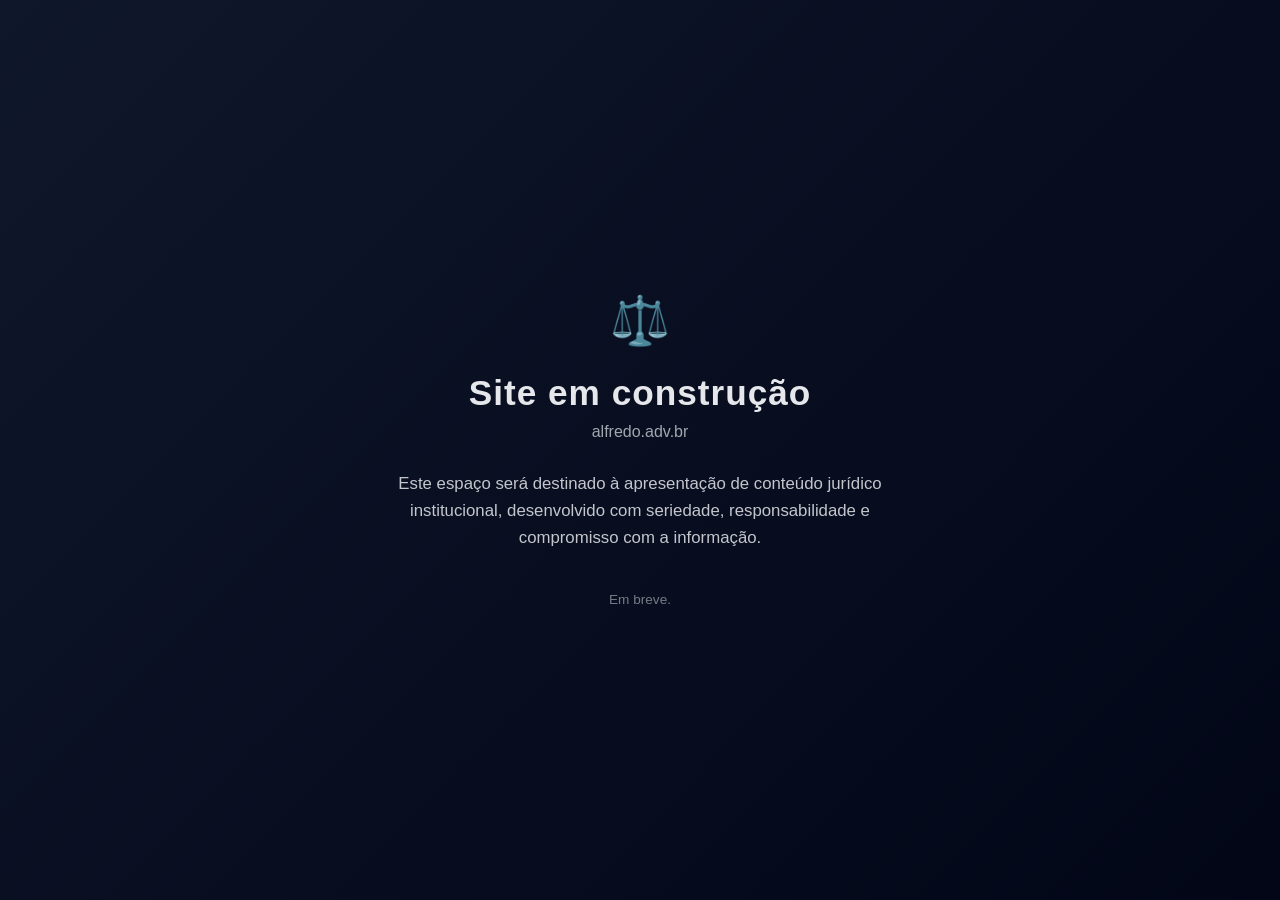
==== index.html @ 2a70c7ce "Add files via upload" ====
<!DOCTYPE html>
<html lang="pt-BR">
<head>
  <meta charset="UTF-8">
  <title>Em construção | alfredo.adv.br</title>
  <meta name="viewport" content="width=device-width, initial-scale=1.0">
  <style>
    body {
      margin: 0;
      height: 100vh;
      font-family: "Segoe UI", Arial, sans-serif;
      background: linear-gradient(135deg, #0f172a, #020617);
      color: #e5e7eb;
      display: flex;
      align-items: center;
      justify-content: center;
    }
    .container {
      text-align: center;
      max-width: 500px;
      padding: 40px;
    }
    .icon {
      font-size: 48px;
      margin-bottom: 20px;
    }
    h1 {
      font-size: 2.2em;
      margin-bottom: 10px;
      font-weight: 600;
      letter-spacing: 1px;
    }
    .domain {
      font-size: 1em;
      opacity: 0.7;
      margin-bottom: 30px;
    }
    p {
      font-size: 1.05em;
      line-height: 1.6;
      opacity: 0.85;
    }
    footer {
      margin-top: 40px;
      font-size: 0.85em;
      opacity: 0.5;
    }
  </style>
</head>
<body>
  <div class="container">
    <div class="icon">⚖️</div>
    <h1>Site em construção</h1>
    <div class="domain">alfredo.adv.br</div>
    <p>
      Este espaço será destinado à apresentação de conteúdo jurídico
      institucional, desenvolvido com seriedade, responsabilidade e
      compromisso com a informação.
    </p>
    <footer>
      Em breve.
    </footer>
  </div>
</body>
</html>
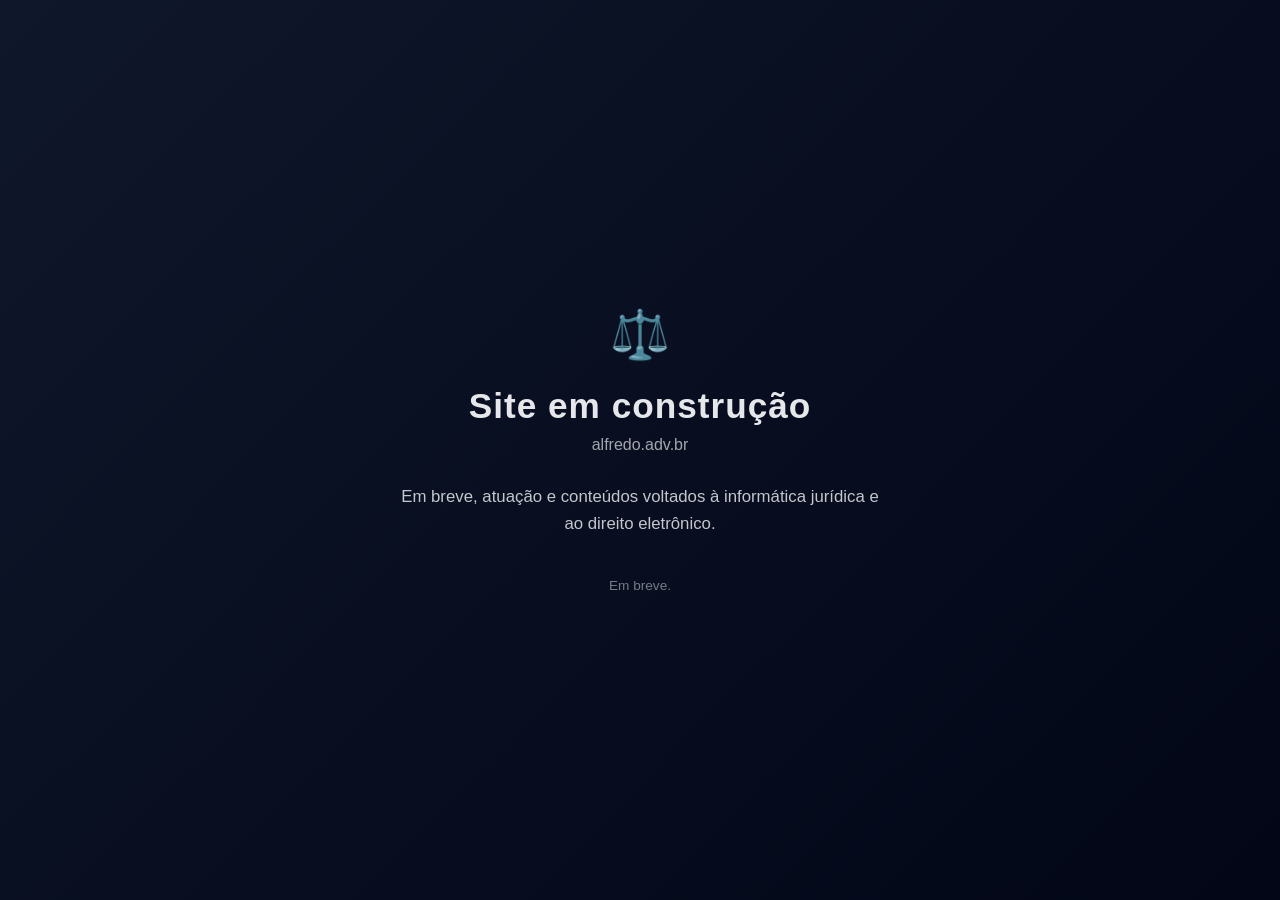
==== commit 15a02c11: "Update index.html" ====
--- a/index.html
+++ b/index.html
@@ -53,9 +53,8 @@
     <h1>Site em construção</h1>
     <div class="domain">alfredo.adv.br</div>
     <p>
-      Este espaço será destinado à apresentação de conteúdo jurídico
-      institucional, desenvolvido com seriedade, responsabilidade e
-      compromisso com a informação.
+      Em breve, atuação e conteúdos voltados 
+      à informática jurídica e ao direito eletrônico.
     </p>
     <footer>
       Em breve.
@@ -63,3 +62,4 @@
   </div>
 </body>
 </html>
+
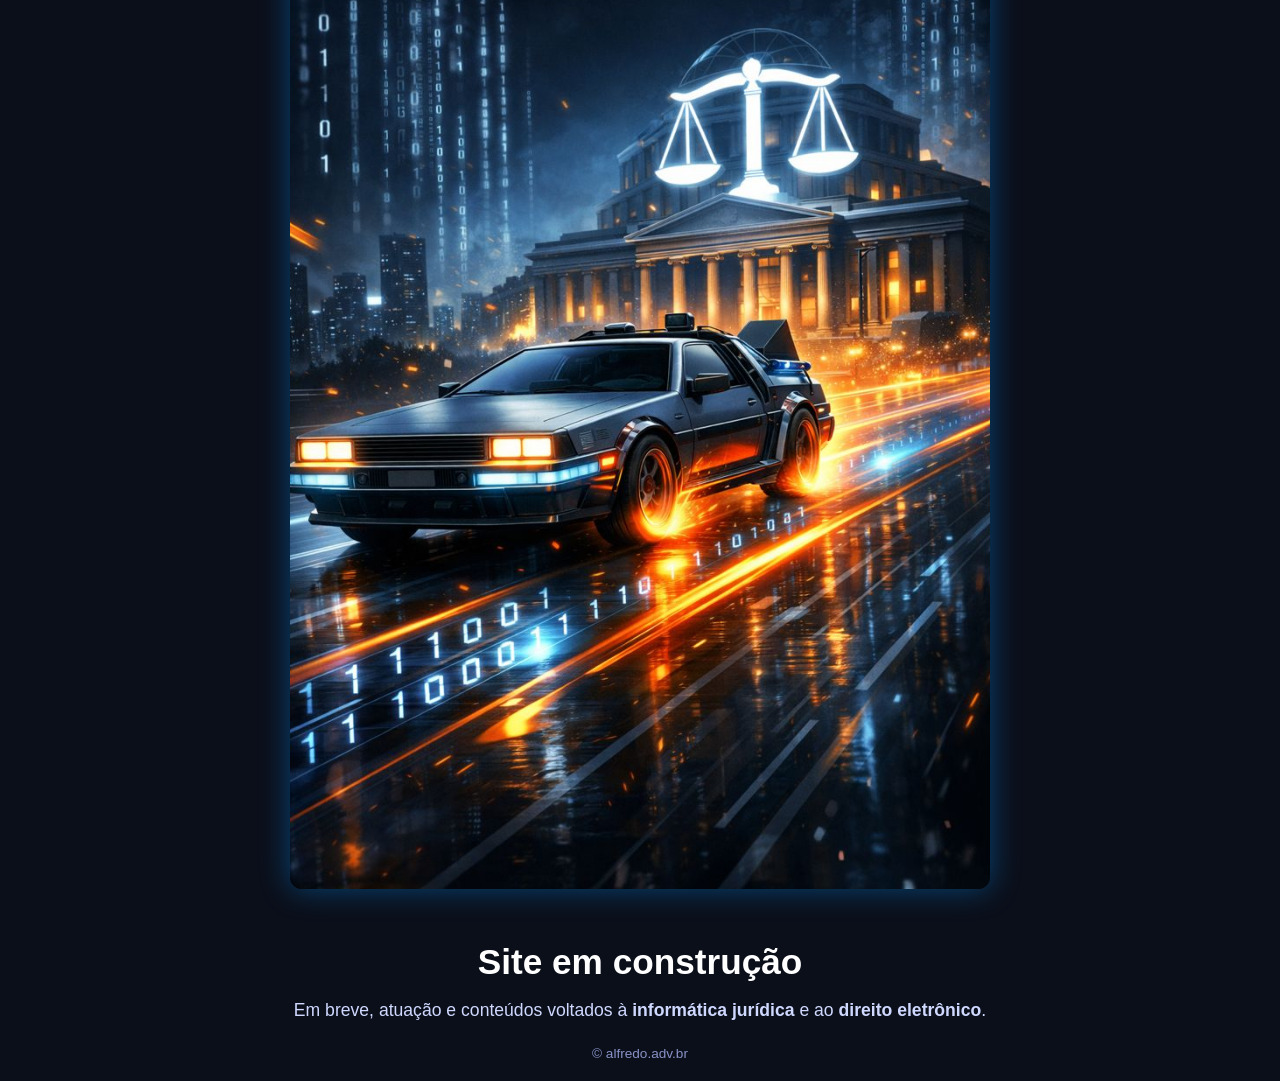
==== commit 4a881d95: "Update index.html" ====
--- a/index.html
+++ b/index.html
@@ -1,65 +1,69 @@
 <!DOCTYPE html>
 <html lang="pt-BR">
 <head>
-  <meta charset="UTF-8">
-  <title>Em construção | alfredo.adv.br</title>
-  <meta name="viewport" content="width=device-width, initial-scale=1.0">
-  <style>
-    body {
-      margin: 0;
-      height: 100vh;
-      font-family: "Segoe UI", Arial, sans-serif;
-      background: linear-gradient(135deg, #0f172a, #020617);
-      color: #e5e7eb;
-      display: flex;
-      align-items: center;
-      justify-content: center;
-    }
-    .container {
-      text-align: center;
-      max-width: 500px;
-      padding: 40px;
-    }
-    .icon {
-      font-size: 48px;
-      margin-bottom: 20px;
-    }
-    h1 {
-      font-size: 2.2em;
-      margin-bottom: 10px;
-      font-weight: 600;
-      letter-spacing: 1px;
-    }
-    .domain {
-      font-size: 1em;
-      opacity: 0.7;
-      margin-bottom: 30px;
-    }
-    p {
-      font-size: 1.05em;
-      line-height: 1.6;
-      opacity: 0.85;
-    }
-    footer {
-      margin-top: 40px;
-      font-size: 0.85em;
-      opacity: 0.5;
-    }
-  </style>
+    <meta charset="UTF-8">
+    <title>alfredo.adv.br</title>
+    <meta name="viewport" content="width=device-width, initial-scale=1.0">
+
+    <style>
+        body {
+            margin: 0;
+            font-family: Arial, Helvetica, sans-serif;
+            background: #0b0f1a;
+            color: #ffffff;
+            display: flex;
+            align-items: center;
+            justify-content: center;
+            height: 100vh;
+        }
+
+        .container {
+            text-align: center;
+            max-width: 700px;
+            padding: 20px;
+        }
+
+        img {
+            max-width: 100%;
+            border-radius: 12px;
+            box-shadow: 0 0 30px rgba(0, 150, 255, 0.4);
+            margin-bottom: 25px;
+        }
+
+        h1 {
+            font-size: 2.2em;
+            margin-bottom: 10px;
+        }
+
+        p {
+            font-size: 1.1em;
+            color: #cfd8ff;
+        }
+
+        footer {
+            margin-top: 25px;
+            font-size: 0.85em;
+            color: #8892c6;
+        }
+    </style>
 </head>
 <body>
-  <div class="container">
-    <div class="icon">⚖️</div>
-    <h1>Site em construção</h1>
-    <div class="domain">alfredo.adv.br</div>
-    <p>
-      Em breve, atuação e conteúdos voltados 
-      à informática jurídica e ao direito eletrônico.
-    </p>
-    <footer>
-      Em breve.
-    </footer>
-  </div>
+
+    <div class="container">
+        <img src="futuro-juridico.png" alt="Informática Jurídica e Direito Eletrônico">
+
+        <h1>Site em construção</h1>
+
+        <p>
+            Em breve, atuação e conteúdos voltados à <strong>informática jurídica</strong>  
+            e ao <strong>direito eletrônico</strong>.
+        </p>
+
+        <footer>
+            © alfredo.adv.br
+        </footer>
+    </div>
+
 </body>
 </html>
 
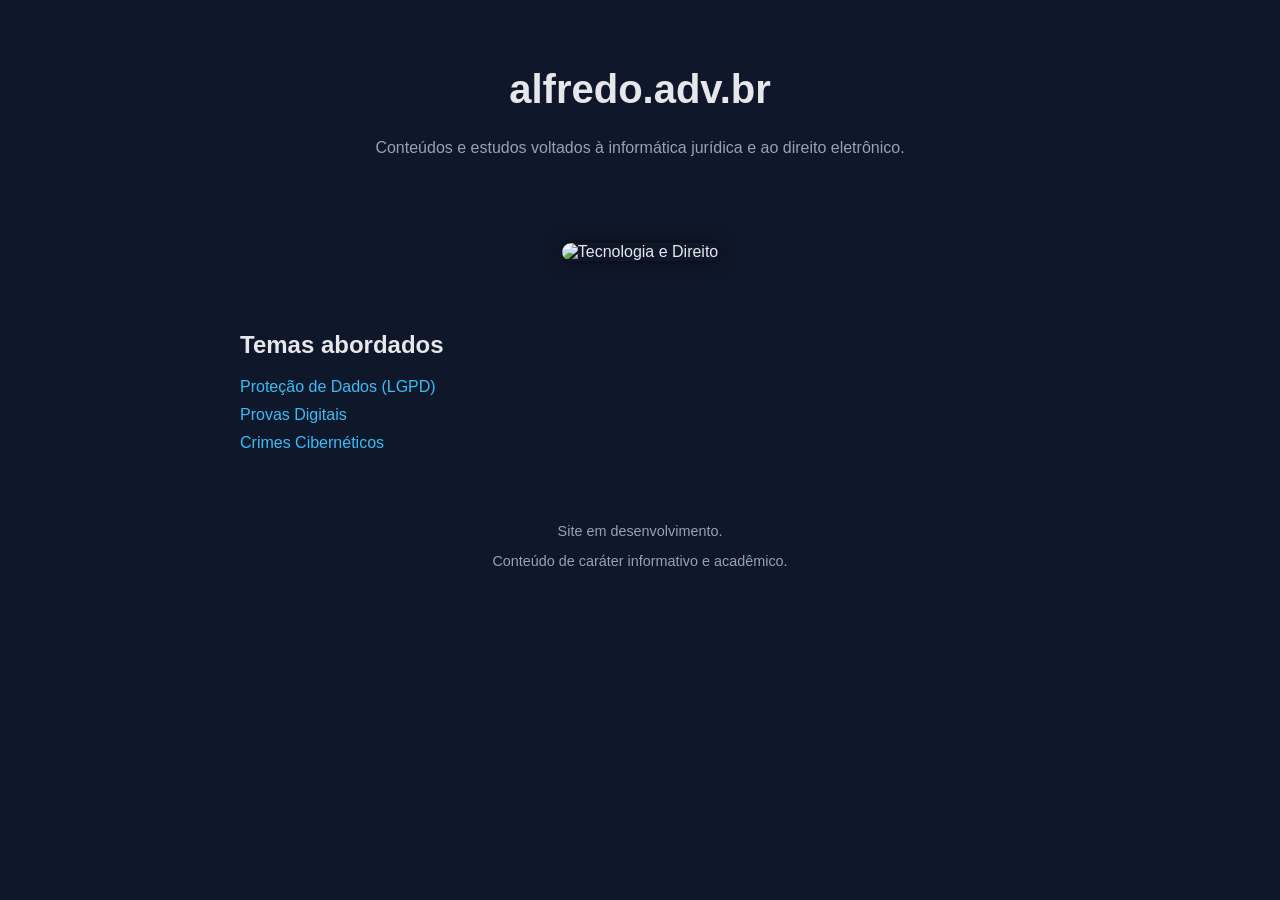
==== commit e2a92d49: "Add files via upload" ====
--- a/index.html
+++ b/index.html
@@ -1,69 +1,36 @@
 <!DOCTYPE html>
 <html lang="pt-BR">
 <head>
-    <meta charset="UTF-8">
-    <title>alfredo.adv.br</title>
-    <meta name="viewport" content="width=device-width, initial-scale=1.0">
-
-    <style>
-        body {
-            margin: 0;
-            font-family: Arial, Helvetica, sans-serif;
-            background: #0b0f1a;
-            color: #ffffff;
-            display: flex;
-            align-items: center;
-            justify-content: center;
-            height: 100vh;
-        }
-
-        .container {
-            text-align: center;
-            max-width: 700px;
-            padding: 20px;
-        }
-
-        img {
-            max-width: 100%;
-            border-radius: 12px;
-            box-shadow: 0 0 30px rgba(0, 150, 255, 0.4);
-            margin-bottom: 25px;
-        }
-
-        h1 {
-            font-size: 2.2em;
-            margin-bottom: 10px;
-        }
-
-        p {
-            font-size: 1.1em;
-            color: #cfd8ff;
-        }
-
-        footer {
-            margin-top: 25px;
-            font-size: 0.85em;
-            color: #8892c6;
-        }
-    </style>
+  <meta charset="UTF-8">
+  <title>alfredo.adv.br</title>
+  <link rel="stylesheet" href="style.css">
 </head>
 <body>
 
-    <div class="container">
-        <img src="futuro-juridico.png" alt="Informática Jurídica e Direito Eletrônico">
+<header>
+  <h1>alfredo.adv.br</h1>
+  <p class="subtitle">
+    Conteúdos e estudos voltados à informática jurídica e ao direito eletrônico.
+  </p>
+</header>
 
-        <h1>Site em construção</h1>
+<section class="hero">
+  <img src="images/civic-tech-juridico.png" alt="Tecnologia e Direito">
+</section>
 
-        <p>
-            Em breve, atuação e conteúdos voltados à <strong>informática jurídica</strong>  
-            e ao <strong>direito eletrônico</strong>.
-        </p>
+<section class="content">
+  <h2>Temas abordados</h2>
+  <ul>
+    <li><a href="lgpd.html">Proteção de Dados (LGPD)</a></li>
+    <li><a href="provas-digitais.html">Provas Digitais</a></li>
+    <li><a href="crimes-ciberneticos.html">Crimes Cibernéticos</a></li>
+  </ul>
+</section>
 
-        <footer>
-            © alfredo.adv.br
-        </footer>
-    </div>
+<footer>
+  <p>Site em desenvolvimento.</p>
+  <p>Conteúdo de caráter informativo e acadêmico.</p>
+</footer>
 
 </body>
 </html>
-
--- a/style.css
+++ b/style.css
@@ -0,0 +1,62 @@
+body {
+  font-family: Arial, Helvetica, sans-serif;
+  background-color: #0f172a;
+  color: #e5e7eb;
+  margin: 0;
+  padding: 0;
+}
+
+header {
+  text-align: center;
+  padding: 40px 20px;
+}
+
+h1 {
+  font-size: 2.5em;
+}
+
+.subtitle {
+  color: #94a3b8;
+}
+
+.hero {
+  text-align: center;
+  margin: 30px 0;
+}
+
+.hero img {
+  max-width: 90%;
+  border-radius: 12px;
+  box-shadow: 0 0 20px rgba(0,0,0,0.6);
+}
+
+.content {
+  max-width: 800px;
+  margin: auto;
+  padding: 20px;
+}
+
+ul {
+  list-style: none;
+  padding: 0;
+}
+
+li {
+  margin: 10px 0;
+}
+
+a {
+  color: #38bdf8;
+  text-decoration: none;
+}
+
+a:hover {
+  text-decoration: underline;
+}
+
+footer {
+  text-align: center;
+  padding: 20px;
+  font-size: 0.9em;
+  color: #94a3b8;
+}
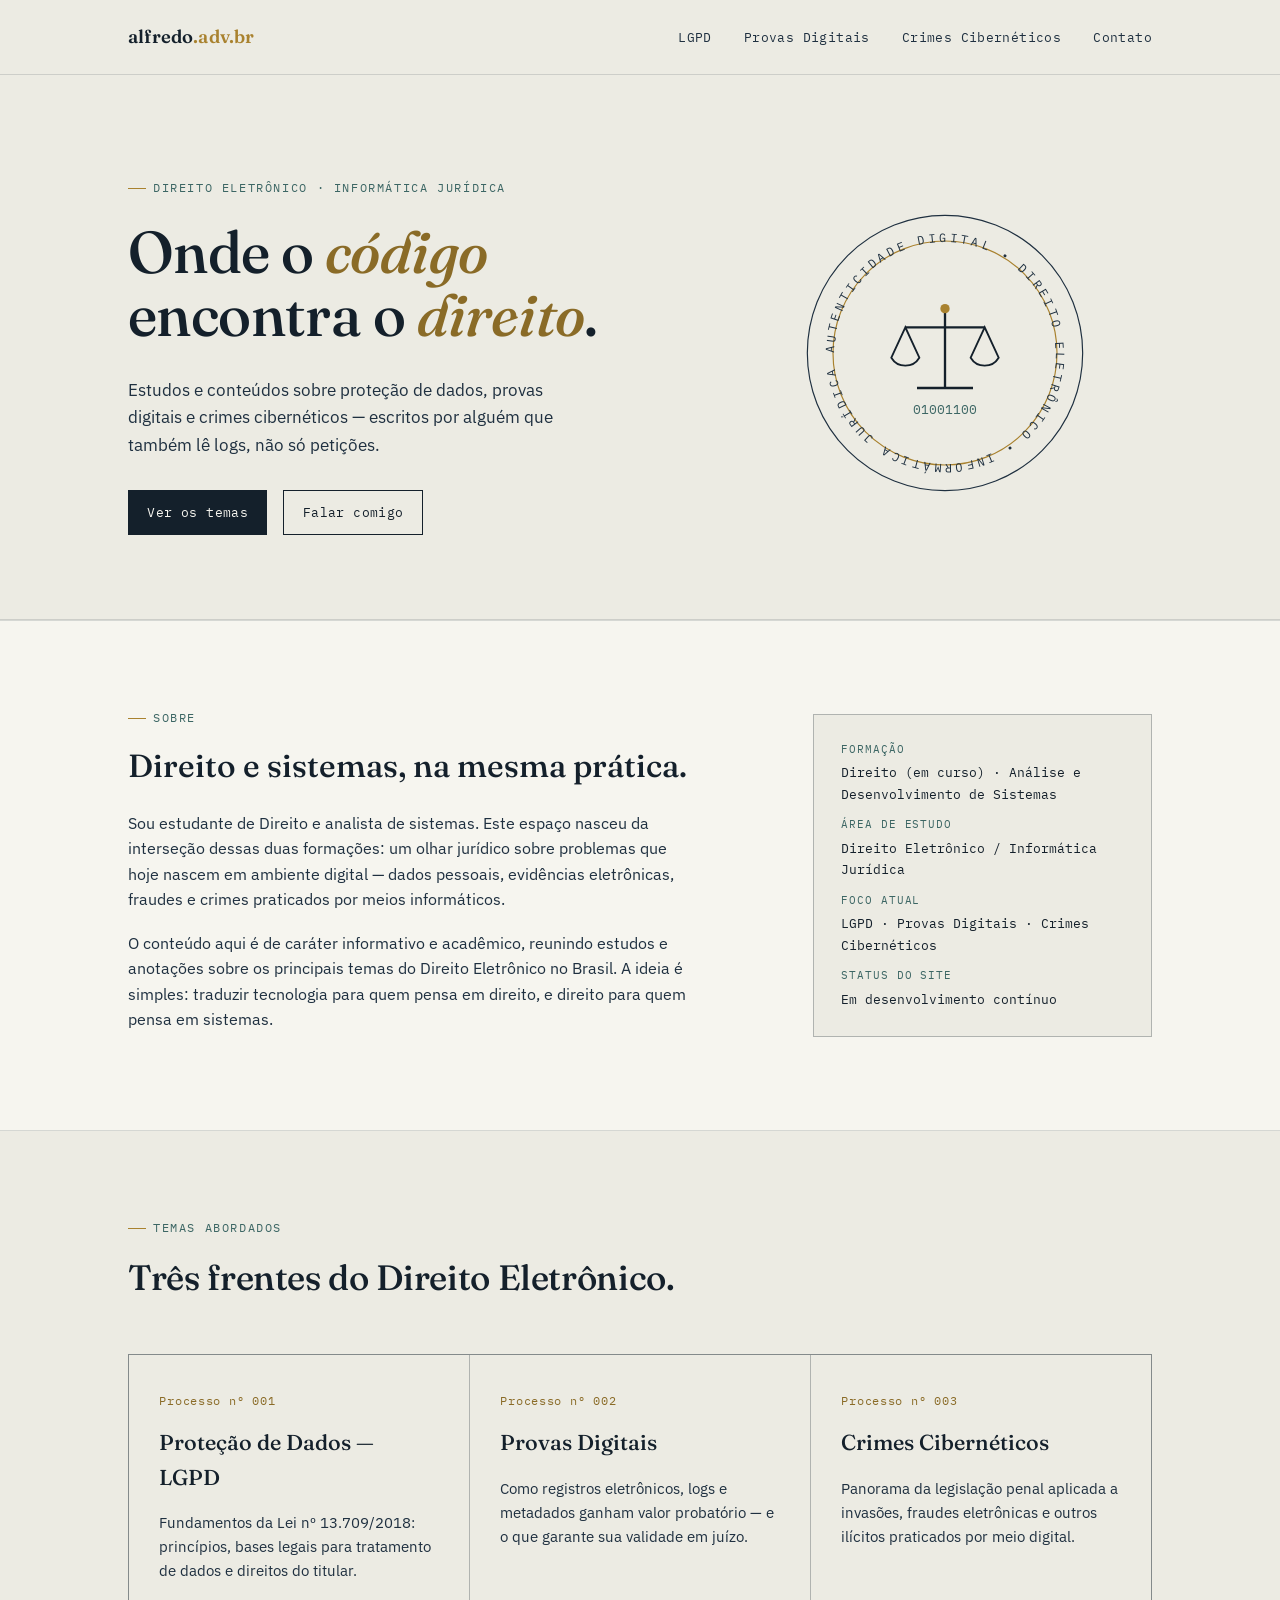
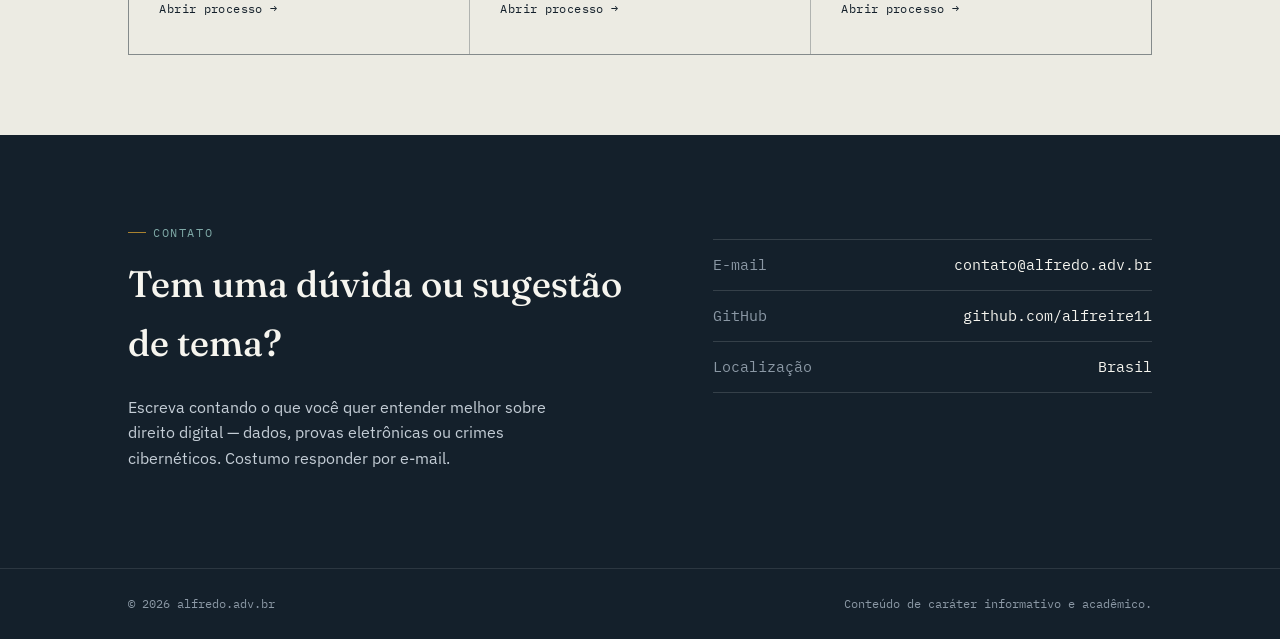
==== commit f3879645: "Add files via upload Novo site" ====
--- a/index.html
+++ b/index.html
@@ -1,36 +1,137 @@
-<!DOCTYPE html>
-<html lang="pt-BR">
-<head>
-  <meta charset="UTF-8">
-  <title>alfredo.adv.br</title>
-  <link rel="stylesheet" href="style.css">
-</head>
-<body>
-
-<header>
-  <h1>alfredo.adv.br</h1>
-  <p class="subtitle">
-    Conteúdos e estudos voltados à informática jurídica e ao direito eletrônico.
-  </p>
-</header>
-
-<section class="hero">
-  <img src="images/civic-tech-juridico.png" alt="Tecnologia e Direito">
-</section>
-
-<section class="content">
-  <h2>Temas abordados</h2>
-  <ul>
-    <li><a href="lgpd.html">Proteção de Dados (LGPD)</a></li>
-    <li><a href="provas-digitais.html">Provas Digitais</a></li>
-    <li><a href="crimes-ciberneticos.html">Crimes Cibernéticos</a></li>
-  </ul>
-</section>
-
-<footer>
-  <p>Site em desenvolvimento.</p>
-  <p>Conteúdo de caráter informativo e acadêmico.</p>
-</footer>
-
-</body>
-</html>
+<!DOCTYPE html>
+<html lang="pt-BR">
+<head>
+<meta charset="UTF-8">
+<meta name="viewport" content="width=device-width, initial-scale=1.0">
+<title>alfredo.adv.br — Direito Eletrônico &amp; Informática Jurídica</title>
+<meta name="description" content="Estudos e conteúdos sobre Direito Eletrônico e Informática Jurídica: LGPD, provas digitais e crimes cibernéticos.">
+<link rel="stylesheet" href="style.css">
+</head>
+<body>
+
+<nav class="site-nav">
+  <div class="wrap">
+    <a href="index.html" class="brand">alfredo<span>.adv.br</span></a>
+    <ul class="nav-links">
+      <li><a href="lgpd.html">LGPD</a></li>
+      <li><a href="provas-digitais.html">Provas Digitais</a></li>
+      <li><a href="crimes-ciberneticos.html">Crimes Cibernéticos</a></li>
+      <li><a href="#contato">Contato</a></li>
+    </ul>
+  </div>
+</nav>
+
+<header class="hero">
+  <div class="wrap">
+    <div>
+      <span class="eyebrow">Direito Eletrônico · Informática Jurídica</span>
+      <h1>Onde o <em>código</em><br>encontra o <em>direito</em>.</h1>
+      <p class="lede">Estudos e conteúdos sobre proteção de dados, provas digitais e crimes cibernéticos — escritos por alguém que também lê logs, não só petições.</p>
+      <div class="hero-actions">
+        <a href="#areas" class="btn primary">Ver os temas</a>
+        <a href="#contato" class="btn">Falar comigo</a>
+      </div>
+    </div>
+    <div class="seal-holder">
+      <svg class="seal" viewBox="0 0 240 240" xmlns="http://www.w3.org/2000/svg" role="img" aria-label="Selo de autenticidade digital">
+        <defs>
+          <path id="ring" d="M 120,120 m -95,0 a 95,95 0 1,1 190,0 a 95,95 0 1,1 -190,0"/>
+        </defs>
+        <circle cx="120" cy="120" r="118" fill="none" stroke="#1F3040" stroke-width="1"/>
+        <circle cx="120" cy="120" r="96" fill="none" stroke="#A9822F" stroke-width="1"/>
+        <text font-family="IBM Plex Mono, monospace" font-size="10.3" letter-spacing="3" fill="#1F3040">
+          <textPath href="#ring" startOffset="0%">
+            AUTENTICIDADE DIGITAL • DIREITO ELETRÔNICO • INFORMÁTICA JURÍDICA •
+          </textPath>
+        </text>
+        <g class="seal-mark" transform="translate(120,120)">
+          <line x1="0" y1="-38" x2="0" y2="30" stroke="#14202B" stroke-width="2"/>
+          <line x1="-34" y1="-22" x2="34" y2="-22" stroke="#14202B" stroke-width="2"/>
+          <path d="M -34,-22 L -46,4 A 14,14 0 0 0 -22,4 Z" fill="none" stroke="#14202B" stroke-width="1.6"/>
+          <path d="M 34,-22 L 22,4 A 14,14 0 0 0 46,4 Z" fill="none" stroke="#14202B" stroke-width="1.6"/>
+          <line x1="-24" y1="30" x2="24" y2="30" stroke="#14202B" stroke-width="2"/>
+          <circle cx="0" cy="-38" r="4" fill="#A9822F"/>
+          <text x="0" y="52" text-anchor="middle" font-family="IBM Plex Mono, monospace" font-size="11" fill="#3C6664">01001100</text>
+        </g>
+      </svg>
+    </div>
+  </div>
+</header>
+
+<section class="about">
+  <div class="wrap">
+    <div>
+      <span class="eyebrow">Sobre</span>
+      <h2 style="font-family:var(--display); font-weight:500; font-size:clamp(1.5rem,2.6vw,2rem); margin:.4em 0 .6em;">Direito e sistemas, na mesma prática.</h2>
+      <p>Sou estudante de Direito e analista de sistemas. Este espaço nasceu da interseção dessas duas formações: um olhar jurídico sobre problemas que hoje nascem em ambiente digital — dados pessoais, evidências eletrônicas, fraudes e crimes praticados por meios informáticos.</p>
+      <p>O conteúdo aqui é de caráter informativo e acadêmico, reunindo estudos e anotações sobre os principais temas do Direito Eletrônico no Brasil. A ideia é simples: traduzir tecnologia para quem pensa em direito, e direito para quem pensa em sistemas.</p>
+    </div>
+    <dl class="ficha">
+      <dt>Formação</dt>
+      <dd>Direito (em curso) · Análise e Desenvolvimento de Sistemas</dd>
+      <dt>Área de estudo</dt>
+      <dd>Direito Eletrônico / Informática Jurídica</dd>
+      <dt>Foco atual</dt>
+      <dd>LGPD · Provas Digitais · Crimes Cibernéticos</dd>
+      <dt>Status do site</dt>
+      <dd>Em desenvolvimento contínuo</dd>
+    </dl>
+  </div>
+</section>
+
+<section id="areas">
+  <div class="wrap">
+    <div class="section-head">
+      <span class="eyebrow">Temas abordados</span>
+      <h2>Três frentes do Direito Eletrônico.</h2>
+    </div>
+  </div>
+  <div class="wrap" style="padding:0 28px 0;">
+    <div class="areas-grid">
+      <a class="area-card" href="lgpd.html">
+        <span class="idx">Processo nº 001</span>
+        <h3>Proteção de Dados — LGPD</h3>
+        <p>Fundamentos da Lei nº 13.709/2018: princípios, bases legais para tratamento de dados e direitos do titular.</p>
+        <span class="go">Abrir processo →</span>
+      </a>
+      <a class="area-card" href="provas-digitais.html">
+        <span class="idx">Processo nº 002</span>
+        <h3>Provas Digitais</h3>
+        <p>Como registros eletrônicos, logs e metadados ganham valor probatório — e o que garante sua validade em juízo.</p>
+        <span class="go">Abrir processo →</span>
+      </a>
+      <a class="area-card" href="crimes-ciberneticos.html">
+        <span class="idx">Processo nº 003</span>
+        <h3>Crimes Cibernéticos</h3>
+        <p>Panorama da legislação penal aplicada a invasões, fraudes eletrônicas e outros ilícitos praticados por meio digital.</p>
+        <span class="go">Abrir processo →</span>
+      </a>
+    </div>
+  </div>
+</section>
+
+<section class="contact" id="contato">
+  <div class="wrap">
+    <div>
+      <span class="eyebrow">Contato</span>
+      <h2>Tem uma dúvida ou sugestão de tema?</h2>
+      <p>Escreva contando o que você quer entender melhor sobre direito digital — dados, provas eletrônicas ou crimes cibernéticos. Costumo responder por e-mail.</p>
+    </div>
+    <ul class="contact-list">
+      <li><span class="label">E-mail</span> <a href="mailto:contato@alfredo.adv.br">contato@alfredo.adv.br</a></li>
+      <li><span class="label">GitHub</span> <a href="https://github.com/alfreire11" target="_blank" rel="noopener">github.com/alfreire11</a></li>
+      <li><span class="label">Localização</span> <span>Brasil</span></li>
+    </ul>
+  </div>
+</section>
+
+<footer class="site-footer">
+  <div class="wrap">
+    <span>© <span id="year"></span> alfredo.adv.br</span>
+    <span>Conteúdo de caráter informativo e acadêmico.</span>
+  </div>
+</footer>
+
+<script>document.getElementById('year').textContent = new Date().getFullYear();</script>
+</body>
+</html>
--- a/style.css
+++ b/style.css
@@ -1,62 +1,405 @@
-body {
-  font-family: Arial, Helvetica, sans-serif;
-  background-color: #0f172a;
-  color: #e5e7eb;
-  margin: 0;
-  padding: 0;
-}
-
-header {
-  text-align: center;
-  padding: 40px 20px;
-}
-
-h1 {
-  font-size: 2.5em;
-}
-
-.subtitle {
-  color: #94a3b8;
-}
-
-.hero {
-  text-align: center;
-  margin: 30px 0;
-}
-
-.hero img {
-  max-width: 90%;
-  border-radius: 12px;
-  box-shadow: 0 0 20px rgba(0,0,0,0.6);
-}
-
-.content {
-  max-width: 800px;
-  margin: auto;
-  padding: 20px;
-}
-
-ul {
-  list-style: none;
-  padding: 0;
-}
-
-li {
-  margin: 10px 0;
-}
-
-a {
-  color: #38bdf8;
-  text-decoration: none;
-}
-
-a:hover {
-  text-decoration: underline;
-}
-
-footer {
-  text-align: center;
-  padding: 20px;
-  font-size: 0.9em;
-  color: #94a3b8;
-}
+/* ============================================================
+   alfredo.adv.br — Direito Eletrônico & Informática Jurídica
+   ============================================================ */
+
+@import url('https://fonts.googleapis.com/css2?family=Fraunces:ital,opsz,wght@0,9..144,400;0,9..144,500;0,9..144,600;1,9..144,500&family=IBM+Plex+Sans:wght@400;500;600&family=IBM+Plex+Mono:wght@400;500&display=swap');
+
+:root{
+  --ink:        #14202B;
+  --ink-2:      #1F3040;
+  --paper:      #ECEBE3;
+  --paper-2:    #DFDDD2;
+  --paper-3:    #F6F5EF;
+  --brass:      #A9822F;
+  --brass-dim:  #8A6B27;
+  --teal:       #3C6664;
+  --line:       rgba(20,32,43,.14);
+  --line-2:     rgba(20,32,43,.28);
+
+  --display: 'Fraunces', serif;
+  --body:    'IBM Plex Sans', sans-serif;
+  --mono:    'IBM Plex Mono', monospace;
+}
+
+*{ box-sizing:border-box; }
+html{ scroll-behavior:smooth; }
+body{
+  margin:0;
+  background:var(--paper);
+  color:var(--ink);
+  font-family:var(--body);
+  font-size:16px;
+  line-height:1.6;
+  -webkit-font-smoothing:antialiased;
+}
+img{ max-width:100%; display:block; }
+a{ color:inherit; }
+
+::selection{ background:var(--brass); color:var(--paper-3); }
+
+:focus-visible{
+  outline:2px solid var(--brass);
+  outline-offset:3px;
+}
+
+.wrap{
+  max-width:1080px;
+  margin:0 auto;
+  padding:0 28px;
+}
+
+/* ---------- eyebrow / mono labels ---------- */
+.eyebrow{
+  font-family:var(--mono);
+  font-size:.72rem;
+  letter-spacing:.14em;
+  text-transform:uppercase;
+  color:var(--teal);
+  display:inline-flex;
+  align-items:center;
+  gap:.6em;
+}
+.eyebrow::before{
+  content:"";
+  width:18px; height:1px;
+  background:var(--brass);
+  display:inline-block;
+}
+
+/* ---------- nav ---------- */
+.site-nav{
+  border-bottom:1px solid var(--line);
+  background:var(--paper);
+  position:sticky; top:0; z-index:20;
+}
+.site-nav .wrap{
+  display:flex;
+  align-items:center;
+  justify-content:space-between;
+  height:74px;
+}
+.brand{
+  font-family:var(--display);
+  font-weight:600;
+  font-size:1.15rem;
+  letter-spacing:.01em;
+  text-decoration:none;
+}
+.brand span{ color:var(--brass); }
+.nav-links{
+  display:flex;
+  gap:2rem;
+  list-style:none;
+  margin:0; padding:0;
+  font-family:var(--mono);
+  font-size:.82rem;
+  letter-spacing:.03em;
+}
+.nav-links a{
+  text-decoration:none;
+  color:var(--ink-2);
+  position:relative;
+  padding-bottom:4px;
+}
+.nav-links a:hover{ color:var(--ink); }
+.nav-links a.active{ color:var(--ink); }
+.nav-links a.active::after{
+  content:"";
+  position:absolute; left:0; right:0; bottom:-6px;
+  height:2px; background:var(--brass);
+}
+.nav-toggle{ display:none; }
+
+/* ---------- hero ---------- */
+.hero{
+  padding:96px 0 84px;
+  position:relative;
+  overflow:hidden;
+  border-bottom:1px solid var(--line);
+}
+.hero .wrap{
+  display:grid;
+  grid-template-columns:1.15fr .85fr;
+  gap:48px;
+  align-items:center;
+}
+.hero h1{
+  font-family:var(--display);
+  font-weight:500;
+  font-size:clamp(2.3rem, 4.6vw, 3.7rem);
+  line-height:1.06;
+  margin:.4em 0 .5em;
+  letter-spacing:-.01em;
+}
+.hero h1 em{
+  font-style:italic;
+  color:var(--brass-dim);
+  font-weight:500;
+}
+.hero p.lede{
+  font-size:1.08rem;
+  color:var(--ink-2);
+  max-width:46ch;
+  margin:0 0 1.8em;
+}
+.hero-actions{
+  display:flex;
+  gap:1rem;
+  flex-wrap:wrap;
+}
+
+/* buttons */
+.btn{
+  display:inline-flex;
+  align-items:center;
+  gap:.5em;
+  font-family:var(--mono);
+  font-size:.82rem;
+  letter-spacing:.03em;
+  text-decoration:none;
+  padding:.85em 1.4em;
+  border:1px solid var(--ink);
+  color:var(--ink);
+  background:transparent;
+  transition:background .18s ease, color .18s ease, border-color .18s ease;
+}
+.btn:hover{ background:var(--ink); color:var(--paper-3); }
+.btn.primary{
+  background:var(--ink);
+  color:var(--paper-3);
+}
+.btn.primary:hover{
+  background:var(--brass-dim);
+  border-color:var(--brass-dim);
+}
+
+/* ---------- seal (signature element) ---------- */
+.seal-holder{
+  display:flex;
+  justify-content:center;
+  align-items:center;
+}
+.seal{
+  width:min(280px, 80%);
+  height:auto;
+  animation:spin 38s linear infinite;
+}
+.seal .seal-mark{ animation:none; }
+@keyframes spin{ to{ transform:rotate(360deg); } }
+@media (prefers-reduced-motion: reduce){
+  .seal{ animation:none; }
+}
+
+/* ---------- sections ---------- */
+section{ padding:80px 0; }
+.section-head{
+  max-width:60ch;
+  margin-bottom:3rem;
+}
+.section-head h2{
+  font-family:var(--display);
+  font-weight:500;
+  font-size:clamp(1.6rem, 3vw, 2.2rem);
+  margin:.35em 0 0;
+  letter-spacing:-.01em;
+}
+
+/* ---------- sobre ---------- */
+.about{
+  background:var(--paper-3);
+  border-top:1px solid var(--line);
+  border-bottom:1px solid var(--line);
+}
+.about .wrap{
+  display:grid;
+  grid-template-columns:1.3fr .7fr;
+  gap:56px;
+}
+.about p{ color:var(--ink-2); max-width:56ch; }
+.about p + p{ margin-top:1.1em; }
+
+.ficha{
+  border:1px solid var(--line-2);
+  padding:1.6rem 1.7rem;
+  background:var(--paper);
+  font-family:var(--mono);
+  font-size:.84rem;
+}
+.ficha dt{
+  color:var(--teal);
+  text-transform:uppercase;
+  letter-spacing:.08em;
+  font-size:.7rem;
+  margin-top:1em;
+}
+.ficha dt:first-child{ margin-top:0; }
+.ficha dd{ margin:.25em 0 0; color:var(--ink); }
+
+/* ---------- áreas / cards ---------- */
+.areas-grid{
+  display:grid;
+  grid-template-columns:repeat(3, 1fr);
+  gap:1px;
+  background:var(--line-2);
+  border:1px solid var(--line-2);
+}
+.area-card{
+  background:var(--paper);
+  padding:2.2rem 1.9rem;
+  display:flex;
+  flex-direction:column;
+  gap:1rem;
+  text-decoration:none;
+  color:var(--ink);
+  transition:background .18s ease;
+}
+.area-card:hover{ background:var(--paper-3); }
+.area-card .idx{
+  font-family:var(--mono);
+  font-size:.76rem;
+  color:var(--brass-dim);
+  letter-spacing:.06em;
+}
+.area-card h3{
+  font-family:var(--display);
+  font-weight:500;
+  font-size:1.35rem;
+  margin:0;
+}
+.area-card p{
+  color:var(--ink-2);
+  font-size:.94rem;
+  margin:0;
+  flex:1;
+}
+.area-card .go{
+  font-family:var(--mono);
+  font-size:.78rem;
+  letter-spacing:.03em;
+  color:var(--ink);
+  display:inline-flex;
+  align-items:center;
+  gap:.4em;
+}
+.area-card:hover .go{ color:var(--brass-dim); }
+
+/* ---------- contato ---------- */
+.contact{
+  background:var(--ink);
+  color:var(--paper-3);
+}
+.contact .wrap{
+  display:grid;
+  grid-template-columns:1.1fr .9fr;
+  gap:48px;
+  align-items:start;
+}
+.contact .eyebrow{ color:#7FA9A7; }
+.contact .eyebrow::before{ background:var(--brass); }
+.contact h2{
+  font-family:var(--display);
+  font-weight:500;
+  font-size:clamp(1.7rem, 3vw, 2.3rem);
+  margin:.35em 0 .6em;
+}
+.contact p{ color:#C4CDD6; max-width:44ch; }
+.contact-list{
+  list-style:none;
+  margin:1.6em 0 0; padding:0;
+  font-family:var(--mono);
+  font-size:.92rem;
+}
+.contact-list li{
+  padding:.9em 0;
+  border-top:1px solid rgba(255,255,255,.14);
+  display:flex;
+  justify-content:space-between;
+  gap:1rem;
+}
+.contact-list li:last-child{ border-bottom:1px solid rgba(255,255,255,.14); }
+.contact-list a{ color:var(--paper-3); text-decoration:none; }
+.contact-list a:hover{ color:var(--brass); }
+.contact-list .label{ color:#8B98A5; }
+
+/* ---------- footer ---------- */
+footer.site-footer{
+  background:var(--ink);
+  border-top:1px solid rgba(255,255,255,.1);
+  color:#8B98A5;
+  font-family:var(--mono);
+  font-size:.76rem;
+}
+footer.site-footer .wrap{
+  padding:1.6rem 28px;
+  display:flex;
+  justify-content:space-between;
+  gap:1rem;
+  flex-wrap:wrap;
+}
+
+/* ---------- subpáginas (processo) ---------- */
+.processo-head{
+  border-bottom:1px solid var(--line);
+  padding:64px 0 48px;
+}
+.processo-head .idx{
+  font-family:var(--mono);
+  font-size:.8rem;
+  color:var(--brass-dim);
+  letter-spacing:.08em;
+}
+.processo-head h1{
+  font-family:var(--display);
+  font-weight:500;
+  font-size:clamp(2rem, 4vw, 2.8rem);
+  margin:.4em 0 .3em;
+  letter-spacing:-.01em;
+}
+.processo-head .status{
+  font-family:var(--mono);
+  font-size:.78rem;
+  color:var(--teal);
+  border:1px solid var(--teal);
+  display:inline-block;
+  padding:.3em .7em;
+  margin-top:.6em;
+}
+.processo-body{
+  padding:56px 0 40px;
+  max-width:70ch;
+}
+.processo-body h2{
+  font-family:var(--display);
+  font-weight:500;
+  font-size:1.4rem;
+  margin:1.6em 0 .5em;
+}
+.processo-body p{ color:var(--ink-2); }
+.processo-body ul{ color:var(--ink-2); padding-left:1.2em; }
+.processo-body li{ margin:.4em 0; }
+.back-link{
+  font-family:var(--mono);
+  font-size:.82rem;
+  text-decoration:none;
+  border-bottom:1px solid var(--line-2);
+  padding-bottom:2px;
+}
+.back-link:hover{ border-color:var(--brass); color:var(--brass-dim); }
+.disclaimer{
+  margin-top:3rem;
+  padding-top:1.5rem;
+  border-top:1px solid var(--line);
+  font-size:.84rem;
+  color:#6B7784;
+}
+
+/* ---------- responsive ---------- */
+@media (max-width: 860px){
+  .hero .wrap{ grid-template-columns:1fr; }
+  .seal-holder{ order:-1; }
+  .seal{ width:160px; }
+  .about .wrap{ grid-template-columns:1fr; }
+  .areas-grid{ grid-template-columns:1fr; }
+  .contact .wrap{ grid-template-columns:1fr; }
+  .nav-links{ display:none; }
+}
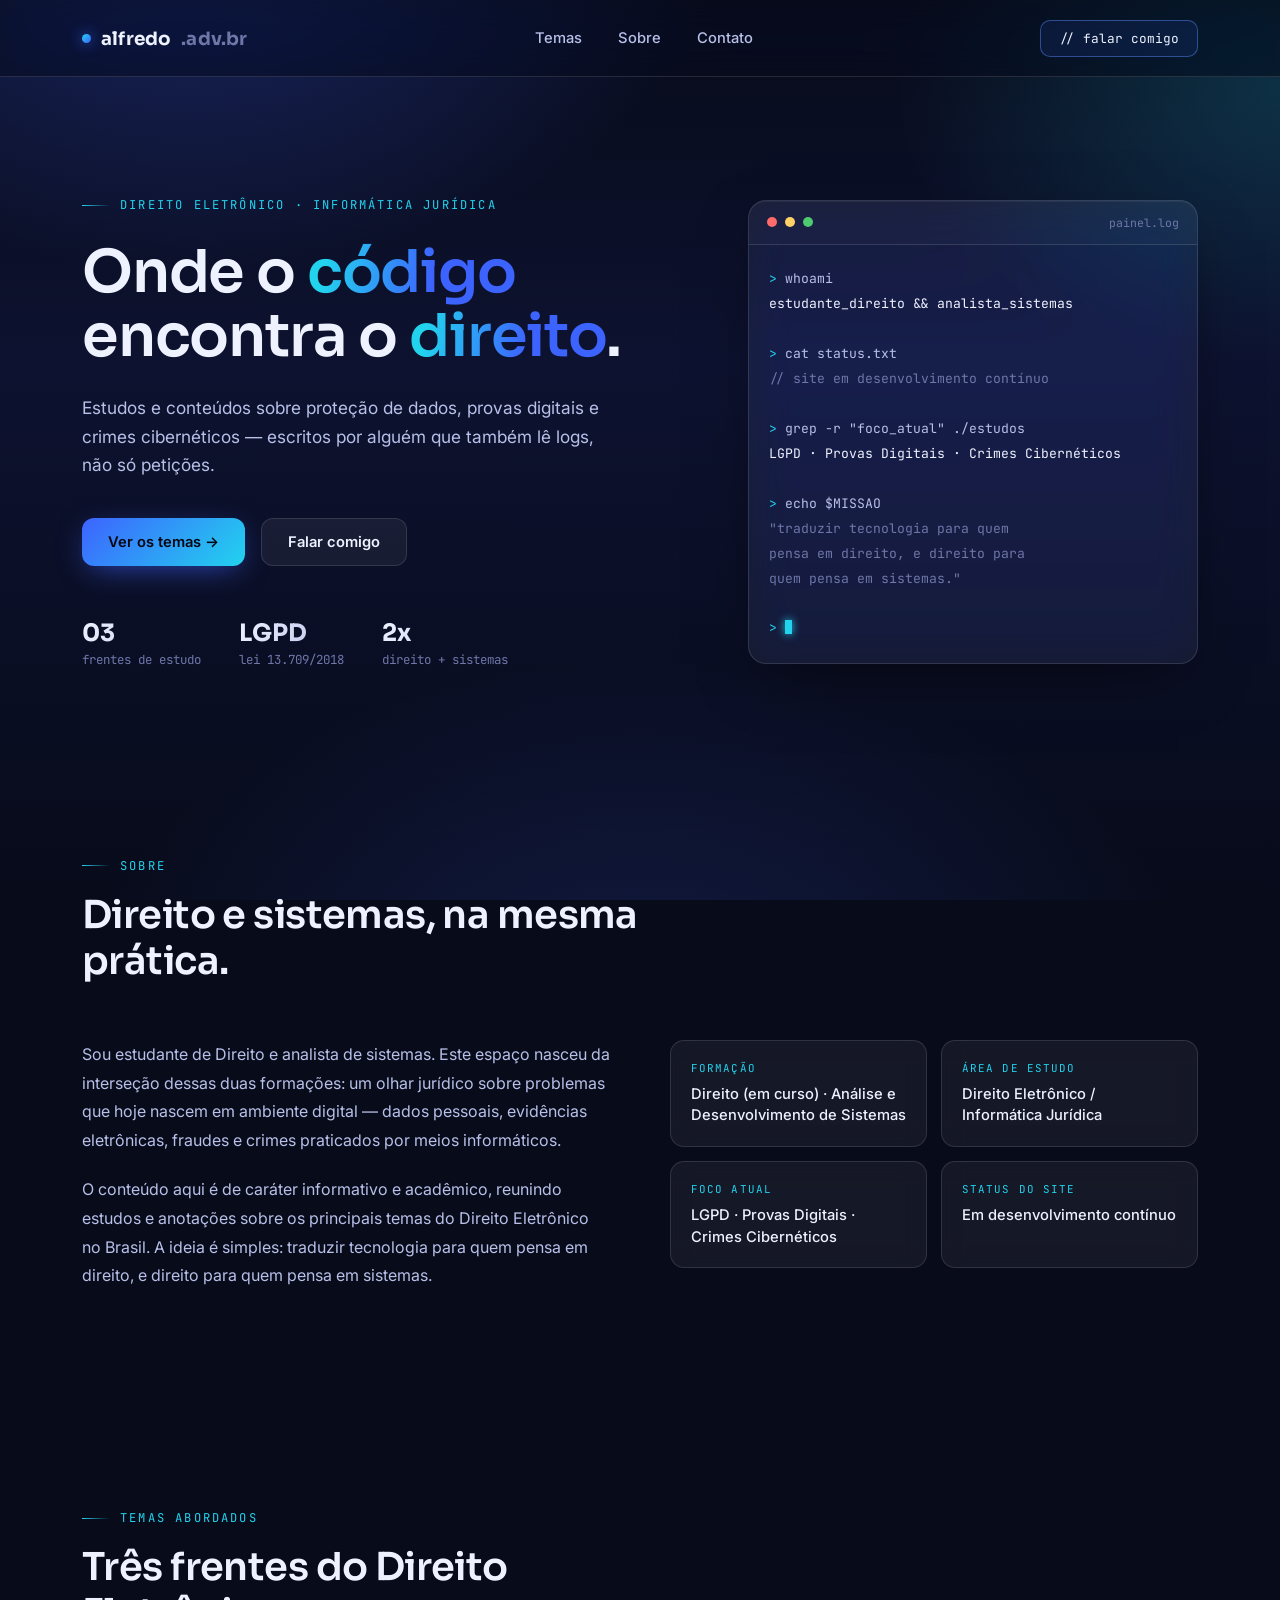
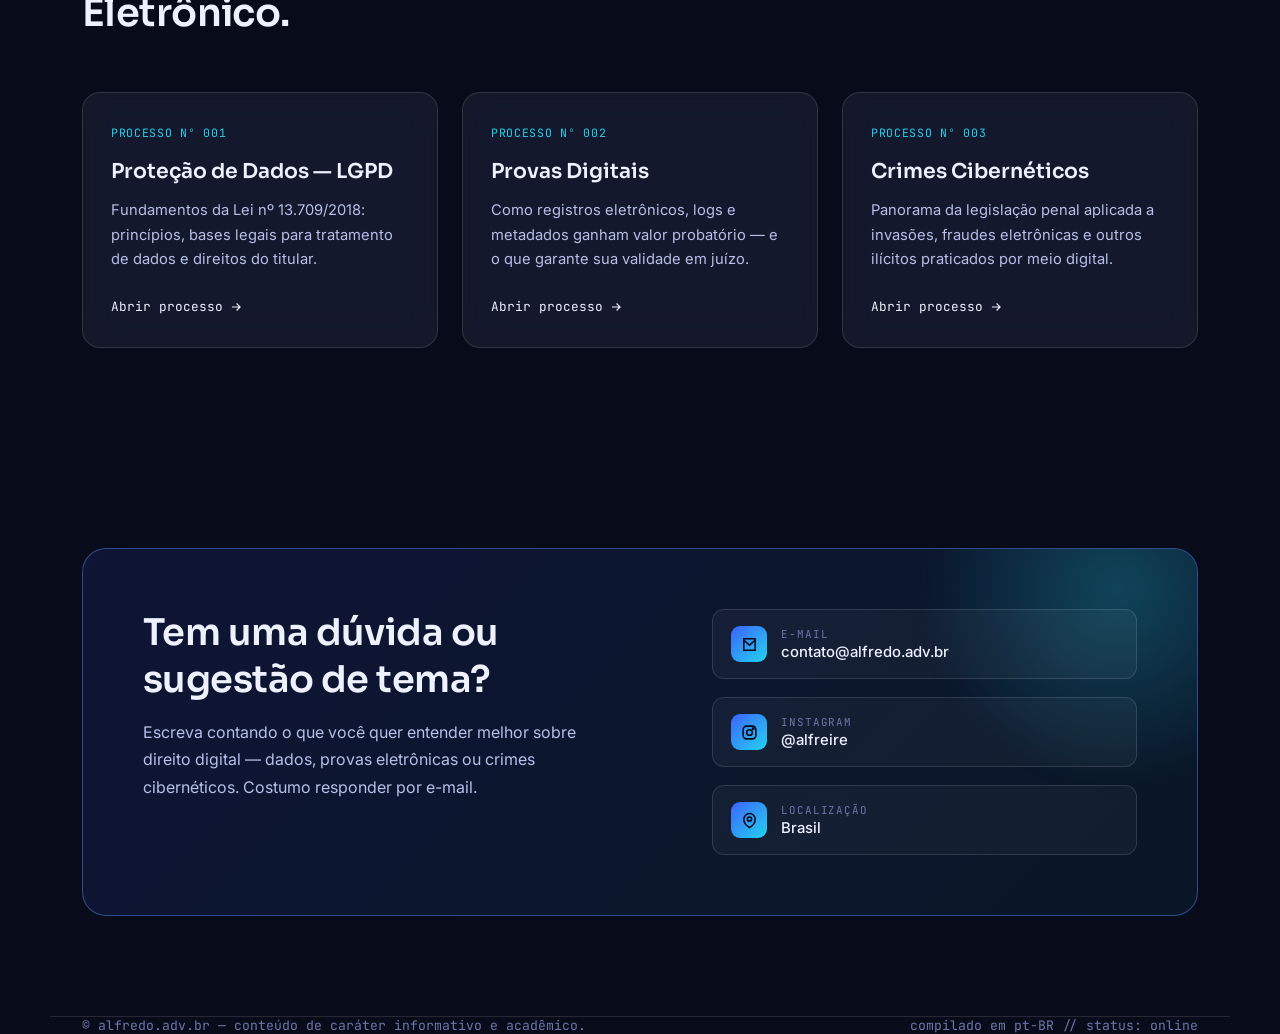
==== commit cc37a62f: "Add files via upload Template azul" ====
--- a/index.html
+++ b/index.html
@@ -5,133 +5,152 @@
 <meta name="viewport" content="width=device-width, initial-scale=1.0">
 <title>alfredo.adv.br — Direito Eletrônico &amp; Informática Jurídica</title>
 <meta name="description" content="Estudos e conteúdos sobre Direito Eletrônico e Informática Jurídica: LGPD, provas digitais e crimes cibernéticos.">
-<link rel="stylesheet" href="style.css">
+<link rel="preconnect" href="https://fonts.googleapis.com">
+<link rel="preconnect" href="https://fonts.gstatic.com" crossorigin>
+<link href="https://fonts.googleapis.com/css2?family=Sora:wght@300;400;500;600;700;800&family=Inter:wght@400;500;600&family=JetBrains+Mono:wght@400;500&display=swap" rel="stylesheet">
+<link rel="stylesheet" href="styles.css">
 </head>
 <body>
 
-<nav class="site-nav">
-  <div class="wrap">
-    <a href="index.html" class="brand">alfredo<span>.adv.br</span></a>
-    <ul class="nav-links">
-      <li><a href="lgpd.html">LGPD</a></li>
-      <li><a href="provas-digitais.html">Provas Digitais</a></li>
-      <li><a href="crimes-ciberneticos.html">Crimes Cibernéticos</a></li>
-      <li><a href="#contato">Contato</a></li>
-    </ul>
-  </div>
-</nav>
+<div class="mesh"></div>
+<div class="grid-overlay"></div>
 
-<header class="hero">
-  <div class="wrap">
-    <div>
-      <span class="eyebrow">Direito Eletrônico · Informática Jurídica</span>
-      <h1>Onde o <em>código</em><br>encontra o <em>direito</em>.</h1>
-      <p class="lede">Estudos e conteúdos sobre proteção de dados, provas digitais e crimes cibernéticos — escritos por alguém que também lê logs, não só petições.</p>
-      <div class="hero-actions">
-        <a href="#areas" class="btn primary">Ver os temas</a>
-        <a href="#contato" class="btn">Falar comigo</a>
+<header>
+  <nav class="wrap">
+    <div class="logo"><span class="dot"></span>alfredo<span style="color:var(--text-low)">.adv.br</span></div>
+    <div class="navlinks">
+      <a href="#areas">Temas</a>
+      <a href="#sobre">Sobre</a>
+      <a href="#contato">Contato</a>
+    </div>
+    <a href="#contato" class="nav-cta">// falar comigo</a>
+  </nav>
+</header>
+
+<main class="wrap">
+
+  <!-- HERO -->
+  <section class="hero">
+    <div class="hero-grid">
+      <div>
+        <div class="eyebrow">Direito Eletrônico · Informática Jurídica</div>
+        <h1>Onde o <em>código</em><br>encontra o <em>direito</em>.</h1>
+        <p class="lede">Estudos e conteúdos sobre proteção de dados, provas digitais e crimes cibernéticos — escritos por alguém que também lê logs, não só petições.</p>
+        <div class="hero-actions">
+          <a href="#areas" class="btn-primary">Ver os temas →</a>
+          <a href="#contato" class="btn-ghost">Falar comigo</a>
+        </div>
+        <div class="stats-row">
+          <div class="stat"><b>03</b><span>frentes de estudo</span></div>
+          <div class="stat"><b>LGPD</b><span>lei 13.709/2018</span></div>
+          <div class="stat"><b>2x</b><span>direito + sistemas</span></div>
+        </div>
+      </div>
+
+      <div class="panel">
+        <div class="terminal-head">
+          <span class="tdot td1"></span><span class="tdot td2"></span><span class="tdot td3"></span>
+          <span class="terminal-title">painel.log</span>
+        </div>
+        <div class="terminal-body">
+<span class="prompt">&gt;</span> whoami<br>
+<span class="law">estudante_direito && analista_sistemas</span><br><br>
+<span class="prompt">&gt;</span> cat status.txt<br>
+<span class="comment">// site em desenvolvimento contínuo</span><br><br>
+<span class="prompt">&gt;</span> grep -r "foco_atual" ./estudos<br>
+<span class="law">LGPD · Provas Digitais · Crimes Cibernéticos</span><br><br>
+<span class="prompt">&gt;</span> echo $MISSAO<br>
+<span class="comment">"traduzir tecnologia para quem</span><br>
+<span class="comment">pensa em direito, e direito para</span><br>
+<span class="comment">quem pensa em sistemas."</span><br><br>
+<span class="prompt">&gt;</span> <span class="cursor"></span>
+        </div>
       </div>
     </div>
-    <div class="seal-holder">
-      <svg class="seal" viewBox="0 0 240 240" xmlns="http://www.w3.org/2000/svg" role="img" aria-label="Selo de autenticidade digital">
-        <defs>
-          <path id="ring" d="M 120,120 m -95,0 a 95,95 0 1,1 190,0 a 95,95 0 1,1 -190,0"/>
-        </defs>
-        <circle cx="120" cy="120" r="118" fill="none" stroke="#1F3040" stroke-width="1"/>
-        <circle cx="120" cy="120" r="96" fill="none" stroke="#A9822F" stroke-width="1"/>
-        <text font-family="IBM Plex Mono, monospace" font-size="10.3" letter-spacing="3" fill="#1F3040">
-          <textPath href="#ring" startOffset="0%">
-            AUTENTICIDADE DIGITAL • DIREITO ELETRÔNICO • INFORMÁTICA JURÍDICA •
-          </textPath>
-        </text>
-        <g class="seal-mark" transform="translate(120,120)">
-          <line x1="0" y1="-38" x2="0" y2="30" stroke="#14202B" stroke-width="2"/>
-          <line x1="-34" y1="-22" x2="34" y2="-22" stroke="#14202B" stroke-width="2"/>
-          <path d="M -34,-22 L -46,4 A 14,14 0 0 0 -22,4 Z" fill="none" stroke="#14202B" stroke-width="1.6"/>
-          <path d="M 34,-22 L 22,4 A 14,14 0 0 0 46,4 Z" fill="none" stroke="#14202B" stroke-width="1.6"/>
-          <line x1="-24" y1="30" x2="24" y2="30" stroke="#14202B" stroke-width="2"/>
-          <circle cx="0" cy="-38" r="4" fill="#A9822F"/>
-          <text x="0" y="52" text-anchor="middle" font-family="IBM Plex Mono, monospace" font-size="11" fill="#3C6664">01001100</text>
-        </g>
-      </svg>
+  </section>
+
+  <!-- SOBRE -->
+  <section id="sobre">
+    <div class="section-head">
+      <div class="eyebrow">Sobre</div>
+      <h2>Direito e sistemas, na mesma prática.</h2>
     </div>
-  </div>
-</header>
+    <div class="about-grid">
+      <div class="about-text">
+        <p>Sou estudante de Direito e analista de sistemas. Este espaço nasceu da interseção dessas duas formações: um olhar jurídico sobre problemas que hoje nascem em ambiente digital — dados pessoais, evidências eletrônicas, fraudes e crimes praticados por meios informáticos.</p>
+        <p>O conteúdo aqui é de caráter informativo e acadêmico, reunindo estudos e anotações sobre os principais temas do Direito Eletrônico no Brasil. A ideia é simples: traduzir tecnologia para quem pensa em direito, e direito para quem pensa em sistemas.</p>
+      </div>
+      <div class="meta-cards">
+        <div class="meta-card"><span class="k">Formação</span><span class="v">Direito (em curso) · Análise e Desenvolvimento de Sistemas</span></div>
+        <div class="meta-card"><span class="k">Área de estudo</span><span class="v">Direito Eletrônico / Informática Jurídica</span></div>
+        <div class="meta-card"><span class="k">Foco atual</span><span class="v">LGPD · Provas Digitais · Crimes Cibernéticos</span></div>
+        <div class="meta-card"><span class="k">Status do site</span><span class="v">Em desenvolvimento contínuo</span></div>
+      </div>
+    </div>
+  </section>
 
-<section class="about">
-  <div class="wrap">
-    <div>
-      <span class="eyebrow">Sobre</span>
-      <h2 style="font-family:var(--display); font-weight:500; font-size:clamp(1.5rem,2.6vw,2rem); margin:.4em 0 .6em;">Direito e sistemas, na mesma prática.</h2>
-      <p>Sou estudante de Direito e analista de sistemas. Este espaço nasceu da interseção dessas duas formações: um olhar jurídico sobre problemas que hoje nascem em ambiente digital — dados pessoais, evidências eletrônicas, fraudes e crimes praticados por meios informáticos.</p>
-      <p>O conteúdo aqui é de caráter informativo e acadêmico, reunindo estudos e anotações sobre os principais temas do Direito Eletrônico no Brasil. A ideia é simples: traduzir tecnologia para quem pensa em direito, e direito para quem pensa em sistemas.</p>
-    </div>
-    <dl class="ficha">
-      <dt>Formação</dt>
-      <dd>Direito (em curso) · Análise e Desenvolvimento de Sistemas</dd>
-      <dt>Área de estudo</dt>
-      <dd>Direito Eletrônico / Informática Jurídica</dd>
-      <dt>Foco atual</dt>
-      <dd>LGPD · Provas Digitais · Crimes Cibernéticos</dd>
-      <dt>Status do site</dt>
-      <dd>Em desenvolvimento contínuo</dd>
-    </dl>
-  </div>
-</section>
-
-<section id="areas">
-  <div class="wrap">
+  <!-- TEMAS -->
+  <section id="areas">
     <div class="section-head">
-      <span class="eyebrow">Temas abordados</span>
+      <div class="eyebrow">Temas abordados</div>
       <h2>Três frentes do Direito Eletrônico.</h2>
     </div>
-  </div>
-  <div class="wrap" style="padding:0 28px 0;">
-    <div class="areas-grid">
-      <a class="area-card" href="lgpd.html">
-        <span class="idx">Processo nº 001</span>
+    <div class="cards">
+      <a href="lgpd.html" class="card">
+        <span class="card-id">PROCESSO Nº 001</span>
         <h3>Proteção de Dados — LGPD</h3>
         <p>Fundamentos da Lei nº 13.709/2018: princípios, bases legais para tratamento de dados e direitos do titular.</p>
-        <span class="go">Abrir processo →</span>
+        <span class="go">Abrir processo <svg viewBox="0 0 24 24" fill="none" stroke="currentColor" stroke-width="2"><path d="M5 12h14M13 6l6 6-6 6"/></svg></span>
       </a>
-      <a class="area-card" href="provas-digitais.html">
-        <span class="idx">Processo nº 002</span>
+      <a href="provas-digitais.html" class="card">
+        <span class="card-id">PROCESSO Nº 002</span>
         <h3>Provas Digitais</h3>
         <p>Como registros eletrônicos, logs e metadados ganham valor probatório — e o que garante sua validade em juízo.</p>
-        <span class="go">Abrir processo →</span>
+        <span class="go">Abrir processo <svg viewBox="0 0 24 24" fill="none" stroke="currentColor" stroke-width="2"><path d="M5 12h14M13 6l6 6-6 6"/></svg></span>
       </a>
-      <a class="area-card" href="crimes-ciberneticos.html">
-        <span class="idx">Processo nº 003</span>
+      <a href="crimes-ciberneticos.html" class="card">
+        <span class="card-id">PROCESSO Nº 003</span>
         <h3>Crimes Cibernéticos</h3>
         <p>Panorama da legislação penal aplicada a invasões, fraudes eletrônicas e outros ilícitos praticados por meio digital.</p>
-        <span class="go">Abrir processo →</span>
+        <span class="go">Abrir processo <svg viewBox="0 0 24 24" fill="none" stroke="currentColor" stroke-width="2"><path d="M5 12h14M13 6l6 6-6 6"/></svg></span>
       </a>
     </div>
-  </div>
-</section>
+  </section>
 
-<section class="contact" id="contato">
-  <div class="wrap">
-    <div>
-      <span class="eyebrow">Contato</span>
-      <h2>Tem uma dúvida ou sugestão de tema?</h2>
-      <p>Escreva contando o que você quer entender melhor sobre direito digital — dados, provas eletrônicas ou crimes cibernéticos. Costumo responder por e-mail.</p>
+  <!-- CONTATO -->
+  <section id="contato">
+    <div class="contact-panel">
+      <div class="contact-grid">
+        <div>
+          <h2>Tem uma dúvida ou<br>sugestão de tema?</h2>
+          <p>Escreva contando o que você quer entender melhor sobre direito digital — dados, provas eletrônicas ou crimes cibernéticos. Costumo responder por e-mail.</p>
+        </div>
+        <div class="contact-list">
+          <div class="contact-item">
+            <div class="ico"><svg viewBox="0 0 24 24" fill="none" stroke="currentColor" stroke-width="2.2"><path d="M4 4h16v16H4z"/><path d="M4 6l8 7 8-7"/></svg></div>
+            <div><span class="label">E-mail</span><span class="val">contato@alfredo.adv.br</span></div>
+          </div>
+          <div class="contact-item">
+            <div class="ico"><svg viewBox="0 0 24 24" fill="none" stroke="currentColor" stroke-width="2.2"><rect x="3" y="3" width="18" height="18" rx="5"/><circle cx="12" cy="12" r="4"/><circle cx="17.2" cy="6.8" r="1"/></svg></div>
+            <div><span class="label">Instagram</span><span class="val">@alfreire</span></div>
+          </div>
+          <div class="contact-item">
+            <div class="ico"><svg viewBox="0 0 24 24" fill="none" stroke="currentColor" stroke-width="2.2"><path d="M12 22s8-4.5 8-11.8A8 8 0 0 0 4 10.2C4 17.5 12 22 12 22z"/><circle cx="12" cy="10" r="3"/></svg></div>
+            <div><span class="label">Localização</span><span class="val">Brasil</span></div>
+          </div>
+        </div>
+      </div>
     </div>
-    <ul class="contact-list">
-      <li><span class="label">E-mail</span> <a href="mailto:contato@alfredo.adv.br">contato@alfredo.adv.br</a></li>
-      <li><span class="label">GitHub</span> <a href="https://github.com/alfreire11" target="_blank" rel="noopener">github.com/alfreire11</a></li>
-      <li><span class="label">Localização</span> <span>Brasil</span></li>
-    </ul>
-  </div>
-</section>
+  </section>
 
-<footer class="site-footer">
-  <div class="wrap">
-    <span>© <span id="year"></span> alfredo.adv.br</span>
-    <span>Conteúdo de caráter informativo e acadêmico.</span>
+</main>
+
+<footer class="wrap">
+  <div class="footer-row">
+    <p>© alfredo.adv.br — conteúdo de caráter informativo e acadêmico.</p>
+    <p>compilado em pt-BR // status: online</p>
   </div>
 </footer>
 
-<script>document.getElementById('year').textContent = new Date().getFullYear();</script>
 </body>
 </html>
--- a/styles.css
+++ b/styles.css
@@ -0,0 +1,279 @@
+  :root{
+    --bg-0:#080B1A;
+    --bg-1:#0D1230;
+    --bg-2:#121A42;
+    --blue-electric:#3D63FF;
+    --blue-cyan:#22D3EE;
+    --glass:rgba(255,255,255,0.055);
+    --glass-border:rgba(255,255,255,0.12);
+    --glass-border-hi:rgba(94,140,255,0.45);
+    --text-hi:#EEF2FF;
+    --text-mid:#B7C0E8;
+    --text-low:#6E77A8;
+    --radius:18px;
+    --serif:'Sora',sans-serif;
+    --body:'Inter',sans-serif;
+    --mono:'JetBrains Mono',monospace;
+  }
+  *{margin:0;padding:0;box-sizing:border-box;}
+  html{scroll-behavior:smooth;}
+  body{
+    background:var(--bg-0);
+    color:var(--text-hi);
+    font-family:var(--body);
+    overflow-x:hidden;
+    -webkit-font-smoothing:antialiased;
+  }
+
+  /* ambient mesh background */
+  .mesh{
+    position:fixed; inset:0; z-index:0; pointer-events:none;
+    background:
+      radial-gradient(900px 600px at 15% -10%, rgba(61,99,255,0.35), transparent 60%),
+      radial-gradient(700px 500px at 100% 10%, rgba(34,211,238,0.18), transparent 55%),
+      radial-gradient(1000px 700px at 50% 120%, rgba(61,99,255,0.22), transparent 60%),
+      linear-gradient(180deg, var(--bg-0), var(--bg-1) 40%, var(--bg-0) 100%);
+  }
+  .grid-overlay{
+    position:fixed; inset:0; z-index:0; pointer-events:none; opacity:0.35;
+    background-image:
+      linear-gradient(rgba(255,255,255,0.025) 1px, transparent 1px),
+      linear-gradient(90deg, rgba(255,255,255,0.025) 1px, transparent 1px);
+    background-size:64px 64px;
+    mask-image:radial-gradient(circle at 50% 0%, black, transparent 75%);
+  }
+
+  a{color:inherit; text-decoration:none;}
+  .wrap{max-width:1180px; margin:0 auto; padding:0 32px; position:relative; z-index:2;}
+
+  /* NAV */
+  header{
+    position:sticky; top:0; z-index:50;
+    backdrop-filter:blur(16px) saturate(140%);
+    -webkit-backdrop-filter:blur(16px) saturate(140%);
+    background:rgba(8,11,26,0.55);
+    border-bottom:1px solid var(--glass-border);
+  }
+  nav.wrap{display:flex; align-items:center; justify-content:space-between; height:76px; padding-top:0; padding-bottom:0;}
+  .logo{font-family:var(--serif); font-weight:700; font-size:1.15rem; letter-spacing:0.01em; display:flex; align-items:center; gap:10px;}
+  .logo .dot{width:9px; height:9px; border-radius:50%; background:linear-gradient(135deg,var(--blue-cyan),var(--blue-electric)); box-shadow:0 0 14px rgba(61,99,255,0.9);}
+  .navlinks{display:flex; gap:36px; align-items:center;}
+  .navlinks a{font-size:0.92rem; color:var(--text-mid); font-weight:500; transition:color .2s;}
+  .navlinks a:hover{color:var(--text-hi);}
+  .nav-cta{
+    font-family:var(--mono); font-size:0.8rem; padding:9px 18px; border-radius:10px;
+    border:1px solid var(--glass-border-hi); background:rgba(61,99,255,0.1); color:var(--text-hi);
+    transition:all .2s;
+  }
+  .nav-cta:hover{background:rgba(61,99,255,0.22); box-shadow:0 0 24px rgba(61,99,255,0.35);}
+  .burger{display:none;}
+
+  /* HERO */
+  .hero{padding:120px 0 90px; position:relative;}
+  .eyebrow{
+    font-family:var(--mono); font-size:0.76rem; letter-spacing:0.18em; text-transform:uppercase;
+    color:var(--blue-cyan); display:flex; align-items:center; gap:10px; margin-bottom:28px;
+  }
+  .eyebrow::before{content:''; width:28px; height:1px; background:linear-gradient(90deg, var(--blue-cyan), transparent);}
+  .hero-grid{display:grid; grid-template-columns:1.15fr 0.85fr; gap:56px; align-items:center;}
+  h1{
+    font-family:var(--serif); font-weight:600; font-size:clamp(2.4rem, 4.6vw, 3.9rem);
+    line-height:1.08; letter-spacing:-0.02em; margin-bottom:26px;
+  }
+  h1 em{
+    font-style:normal;
+    background:linear-gradient(100deg, var(--blue-cyan) 10%, var(--blue-electric) 60%);
+    -webkit-background-clip:text; background-clip:text; color:transparent;
+  }
+  .hero p.lede{font-size:1.08rem; color:var(--text-mid); max-width:520px; line-height:1.65; margin-bottom:38px;}
+  .hero-actions{display:flex; gap:16px; margin-bottom:52px;}
+  .btn-primary, .btn-ghost{
+    font-family:var(--body); font-weight:600; font-size:0.92rem; padding:14px 26px; border-radius:12px;
+    display:inline-flex; align-items:center; gap:8px; transition:all .25s;
+  }
+  .btn-primary{
+    background:linear-gradient(135deg, var(--blue-electric), var(--blue-cyan));
+    color:#050814; box-shadow:0 8px 30px -8px rgba(61,99,255,0.7);
+  }
+  .btn-primary:hover{transform:translateY(-2px); box-shadow:0 14px 38px -8px rgba(61,99,255,0.85);}
+  .btn-ghost{border:1px solid var(--glass-border); color:var(--text-hi); background:var(--glass);}
+  .btn-ghost:hover{border-color:var(--glass-border-hi); background:rgba(61,99,255,0.08);}
+
+  .stats-row{display:flex; gap:38px; flex-wrap:wrap;}
+  .stat b{font-family:var(--serif); font-size:1.5rem; display:block; background:linear-gradient(120deg,var(--text-hi),var(--text-mid)); -webkit-background-clip:text; background-clip:text; color:transparent;}
+  .stat span{font-size:0.78rem; color:var(--text-low); font-family:var(--mono);}
+
+  /* SIGNATURE TERMINAL PANEL */
+  .panel{
+    background:var(--glass); border:1px solid var(--glass-border); border-radius:var(--radius);
+    backdrop-filter:blur(20px) saturate(160%); -webkit-backdrop-filter:blur(20px) saturate(160%);
+    box-shadow:0 20px 60px -20px rgba(0,0,0,0.6), inset 0 1px 0 rgba(255,255,255,0.06);
+    overflow:hidden;
+  }
+  .terminal-head{
+    display:flex; align-items:center; gap:8px; padding:14px 18px;
+    border-bottom:1px solid var(--glass-border); background:rgba(255,255,255,0.02);
+  }
+  .terminal-head .tdot{width:10px; height:10px; border-radius:50%;}
+  .td1{background:#FF6B6B;} .td2{background:#FFD166;} .td3{background:#4ECB71;}
+  .terminal-title{margin-left:auto; font-family:var(--mono); font-size:0.72rem; color:var(--text-low);}
+  .terminal-body{padding:22px 20px; font-family:var(--mono); font-size:0.82rem; line-height:1.9; color:var(--text-mid); min-height:280px;}
+  .terminal-body .prompt{color:var(--blue-cyan);}
+  .terminal-body .law{color:var(--text-hi);}
+  .terminal-body .comment{color:var(--text-low);}
+  .cursor{display:inline-block; width:7px; height:14px; background:var(--blue-cyan); animation:blink 1.1s steps(1) infinite; vertical-align:-2px; box-shadow:0 0 8px var(--blue-cyan);}
+  @keyframes blink{50%{opacity:0;}}
+
+  /* SOBRE */
+  section{padding:100px 0; position:relative;}
+  .section-head{max-width:640px; margin-bottom:56px;}
+  .section-head h2{font-family:var(--serif); font-weight:600; font-size:clamp(1.8rem,3vw,2.5rem); letter-spacing:-0.015em; line-height:1.2;}
+  .section-head .eyebrow{margin-bottom:18px;}
+
+  .about-grid{display:grid; grid-template-columns:1fr 1fr; gap:60px; align-items:start;}
+  .about-text p{color:var(--text-mid); line-height:1.8; font-size:1rem; margin-bottom:20px;}
+  .meta-cards{display:grid; grid-template-columns:1fr 1fr; gap:14px;}
+  .meta-card{
+    background:var(--glass); border:1px solid var(--glass-border); border-radius:14px; padding:20px;
+    backdrop-filter:blur(14px);
+  }
+  .meta-card .k{font-family:var(--mono); font-size:0.68rem; text-transform:uppercase; letter-spacing:0.1em; color:var(--blue-cyan); margin-bottom:8px; display:block;}
+  .meta-card .v{font-size:0.92rem; color:var(--text-hi); font-weight:500; line-height:1.4;}
+
+  /* PROCESSOS / CARDS */
+  .cards{display:grid; grid-template-columns:repeat(3,1fr); gap:24px;}
+  .card{
+    position:relative; background:var(--glass); border:1px solid var(--glass-border); border-radius:var(--radius);
+    padding:32px 28px; backdrop-filter:blur(18px) saturate(150%); -webkit-backdrop-filter:blur(18px) saturate(150%);
+    transition:transform .3s, border-color .3s, box-shadow .3s; overflow:hidden;
+  }
+  .card::before{
+    content:''; position:absolute; inset:0; opacity:0; transition:opacity .3s;
+    background:radial-gradient(320px 160px at 20% 0%, rgba(61,99,255,0.25), transparent 70%);
+  }
+  .card:hover{transform:translateY(-6px); border-color:var(--glass-border-hi); box-shadow:0 24px 50px -20px rgba(61,99,255,0.35);}
+  .card:hover::before{opacity:1;}
+  .card-id{font-family:var(--mono); font-size:0.72rem; color:var(--blue-cyan); letter-spacing:0.06em; margin-bottom:18px; display:block; position:relative;}
+  .card h3{font-family:var(--serif); font-weight:600; font-size:1.28rem; margin-bottom:14px; position:relative;}
+  .card p{color:var(--text-mid); font-size:0.92rem; line-height:1.65; margin-bottom:24px; position:relative;}
+  .card .go{font-family:var(--mono); font-size:0.8rem; color:var(--text-hi); display:inline-flex; align-items:center; gap:6px; position:relative;}
+  .card .go svg{width:14px; height:14px; transition:transform .2s;}
+  .card:hover .go svg{transform:translateX(4px);}
+
+  /* CONTATO */
+  .contact-panel{
+    background:linear-gradient(135deg, rgba(61,99,255,0.12), rgba(34,211,238,0.06));
+    border:1px solid var(--glass-border-hi); border-radius:24px; padding:60px; position:relative; overflow:hidden;
+  }
+  .contact-panel::after{
+    content:''; position:absolute; width:400px; height:400px; border-radius:50%;
+    background:radial-gradient(circle, rgba(34,211,238,0.25), transparent 70%);
+    top:-160px; right:-120px; filter:blur(10px);
+  }
+  .contact-grid{display:grid; grid-template-columns:1.1fr 0.9fr; gap:50px; position:relative; z-index:2;}
+  .contact-panel h2{font-family:var(--serif); font-weight:600; font-size:clamp(1.7rem,3vw,2.3rem); margin-bottom:16px; letter-spacing:-0.015em;}
+  .contact-panel p{color:var(--text-mid); line-height:1.7; max-width:440px;}
+  .contact-list{display:flex; flex-direction:column; gap:18px;}
+  .contact-item{
+    display:flex; align-items:center; gap:14px; padding:16px 18px; border-radius:12px;
+    background:rgba(255,255,255,0.04); border:1px solid var(--glass-border); transition:all .2s;
+  }
+  .contact-item:hover{border-color:var(--glass-border-hi); background:rgba(255,255,255,0.07);}
+  .contact-item .ico{width:36px; height:36px; border-radius:9px; display:flex; align-items:center; justify-content:center; background:linear-gradient(135deg,var(--blue-electric),var(--blue-cyan)); flex-shrink:0;}
+  .contact-item .ico svg{width:17px; height:17px; color:#050814;}
+  .contact-item .label{font-family:var(--mono); font-size:0.68rem; color:var(--text-low); text-transform:uppercase; letter-spacing:0.08em; display:block;}
+  .contact-item .val{font-size:0.93rem; color:var(--text-hi); font-weight:500;}
+
+  footer{padding:40px 0 50px; border-top:1px solid var(--glass-border); margin-top:20px;}
+  .footer-row{display:flex; justify-content:space-between; align-items:center; flex-wrap:wrap; gap:16px;}
+  footer p{font-size:0.82rem; color:var(--text-low); font-family:var(--mono);}
+
+  @media (max-width:920px){
+    .hero-grid, .about-grid, .contact-grid{grid-template-columns:1fr;}
+    .cards{grid-template-columns:1fr;}
+    .navlinks{display:none;}
+    .meta-cards{grid-template-columns:1fr 1fr;}
+    .contact-panel{padding:36px 26px;}
+  }
+  @media (prefers-reduced-motion: reduce){
+    *{animation:none !important; transition:none !important;}
+  }
+
+  /* ===== PÁGINAS INTERNAS (ARTIGO) ===== */
+  .breadcrumb{
+    font-family:var(--mono); font-size:0.78rem; color:var(--text-low); display:flex; align-items:center; gap:8px;
+    margin-bottom:30px; flex-wrap:wrap;
+  }
+  .breadcrumb a{color:var(--text-mid); transition:color .2s;}
+  .breadcrumb a:hover{color:var(--blue-cyan);}
+  .breadcrumb .sep{color:var(--text-low);}
+  .breadcrumb .current{color:var(--text-hi);}
+
+  .article-hero{padding:70px 0 60px;}
+  .article-hero .card-id{
+    font-family:var(--mono); font-size:0.78rem; color:var(--blue-cyan); letter-spacing:0.1em;
+    text-transform:uppercase; margin-bottom:20px; display:block;
+  }
+  .article-hero h1{
+    font-family:var(--serif); font-weight:600; font-size:clamp(2.1rem,4.2vw,3.3rem);
+    line-height:1.12; letter-spacing:-0.02em; margin-bottom:22px; max-width:780px;
+  }
+  .article-hero .sub{font-size:1.05rem; color:var(--text-mid); max-width:640px; line-height:1.7;}
+
+  .info-strip{
+    display:grid; grid-template-columns:repeat(3,1fr); gap:14px; margin-top:44px;
+  }
+  .info-box{
+    background:var(--glass); border:1px solid var(--glass-border); border-radius:14px; padding:18px 20px;
+    backdrop-filter:blur(14px);
+  }
+  .info-box .k{font-family:var(--mono); font-size:0.66rem; text-transform:uppercase; letter-spacing:0.09em; color:var(--blue-cyan); display:block; margin-bottom:6px;}
+  .info-box .v{font-size:0.9rem; color:var(--text-hi); font-weight:500; line-height:1.4;}
+
+  .article-body{padding:20px 0 100px; max-width:800px;}
+  .article-body h2{
+    font-family:var(--serif); font-weight:600; font-size:1.55rem; letter-spacing:-0.01em;
+    margin:56px 0 18px; display:flex; align-items:baseline; gap:14px;
+  }
+  .article-body h2:first-child{margin-top:0;}
+  .article-body h2 .num{
+    font-family:var(--mono); font-size:0.85rem; color:var(--blue-cyan); font-weight:500;
+    background:rgba(61,99,255,0.12); border:1px solid var(--glass-border-hi); border-radius:8px;
+    padding:3px 9px; flex-shrink:0;
+  }
+  .article-body p{color:var(--text-mid); font-size:1rem; line-height:1.85; margin-bottom:18px;}
+  .article-body strong{color:var(--text-hi); font-weight:600;}
+
+  .clause-list{list-style:none; margin:22px 0 26px; display:flex; flex-direction:column; gap:12px;}
+  .clause-list li{
+    display:flex; gap:14px; align-items:flex-start; background:var(--glass); border:1px solid var(--glass-border);
+    border-radius:12px; padding:16px 18px; backdrop-filter:blur(12px);
+  }
+  .clause-list .tag{
+    font-family:var(--mono); font-size:0.72rem; color:var(--blue-cyan); background:rgba(61,99,255,0.1);
+    border:1px solid var(--glass-border-hi); border-radius:6px; padding:3px 8px; flex-shrink:0; margin-top:2px;
+  }
+  .clause-list .txt{color:var(--text-mid); font-size:0.94rem; line-height:1.65;}
+  .clause-list .txt strong{color:var(--text-hi);}
+
+  .callout{
+    background:linear-gradient(135deg, rgba(61,99,255,0.1), rgba(34,211,238,0.05));
+    border:1px solid var(--glass-border-hi); border-radius:14px; padding:22px 24px; margin:30px 0;
+  }
+  .callout .k{font-family:var(--mono); font-size:0.7rem; text-transform:uppercase; letter-spacing:0.08em; color:var(--blue-cyan); display:block; margin-bottom:8px;}
+  .callout p{color:var(--text-hi); font-size:0.95rem; margin-bottom:0; line-height:1.7;}
+
+  .article-nav{
+    display:flex; justify-content:space-between; align-items:center; gap:20px; margin-top:70px;
+    padding-top:36px; border-top:1px solid var(--glass-border); flex-wrap:wrap;
+  }
+  .article-nav a{
+    font-family:var(--mono); font-size:0.85rem; color:var(--text-mid); display:flex; align-items:center; gap:8px;
+    padding:12px 18px; border:1px solid var(--glass-border); border-radius:10px; transition:all .2s;
+  }
+  .article-nav a:hover{border-color:var(--glass-border-hi); color:var(--text-hi); background:var(--glass);}
+  .article-nav a svg{width:14px; height:14px;}
+
+  @media (max-width:920px){
+    .info-strip{grid-template-columns:1fr;}
+  }
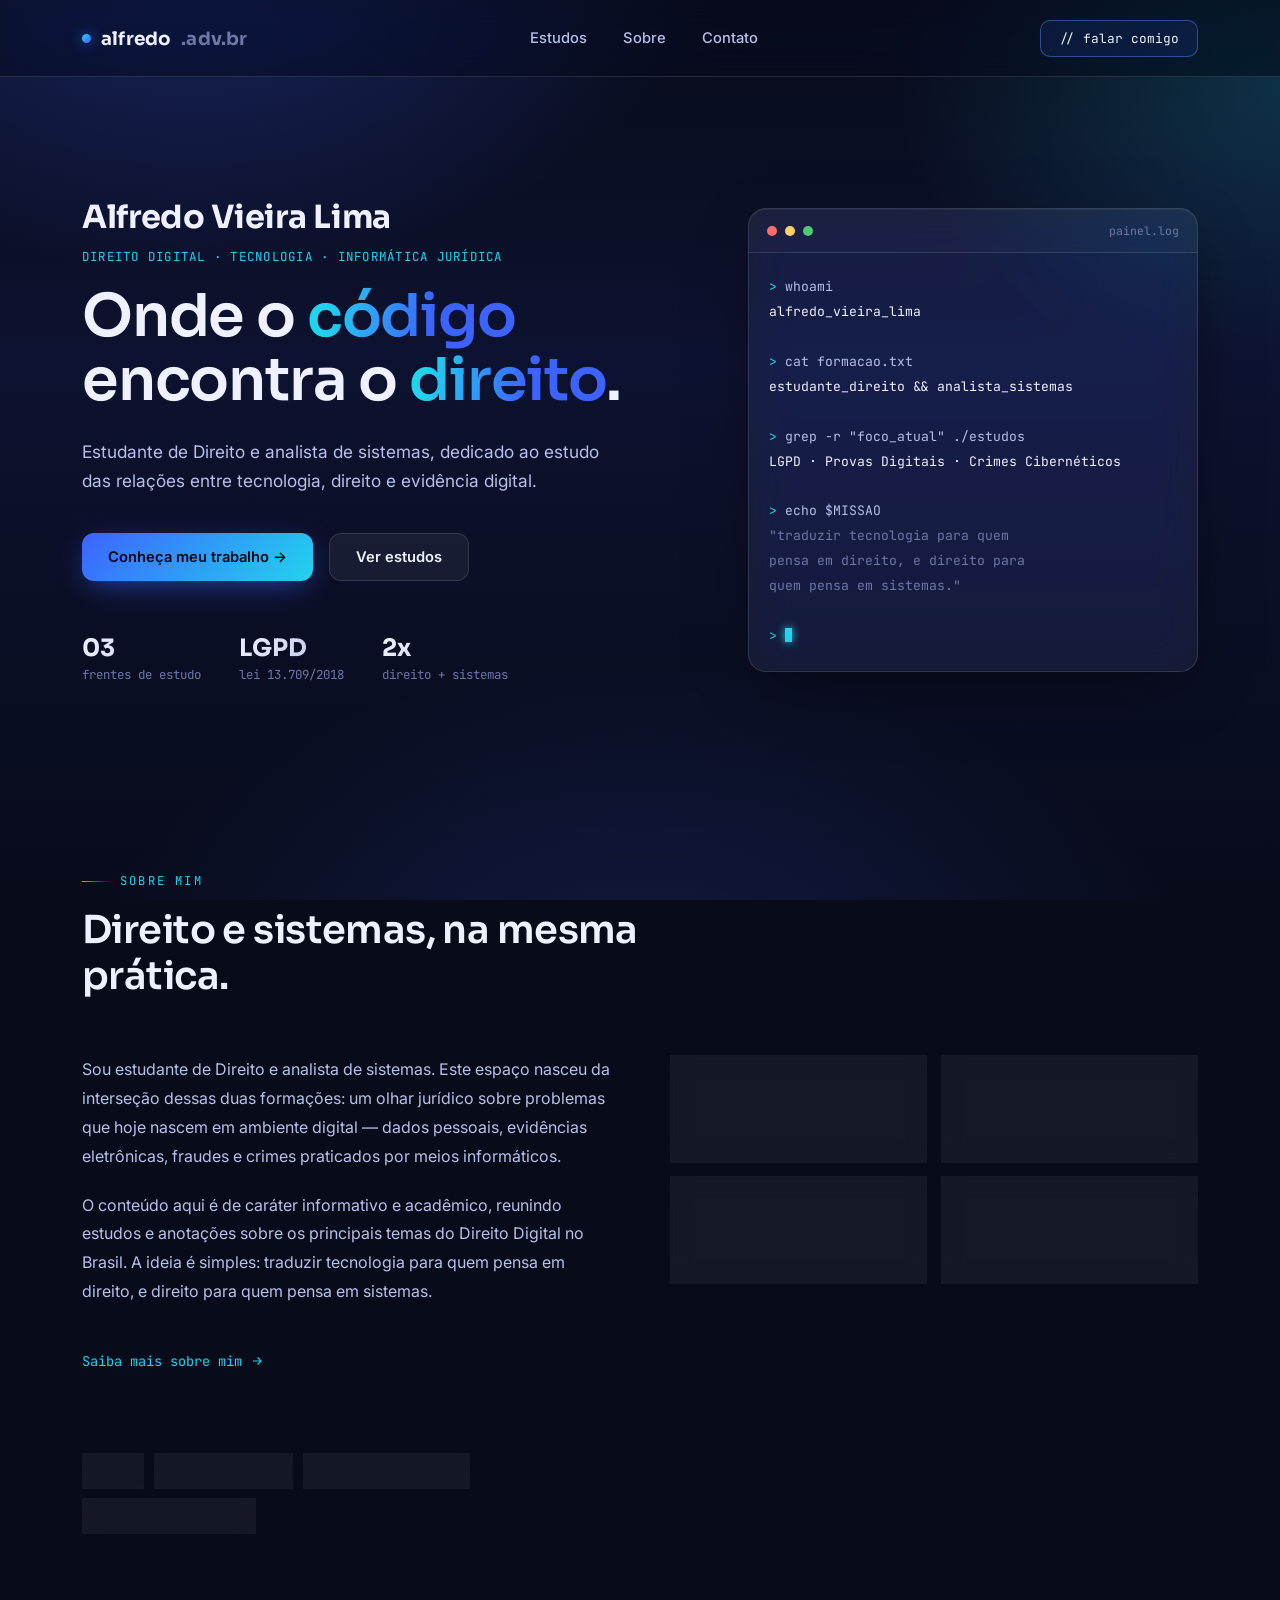
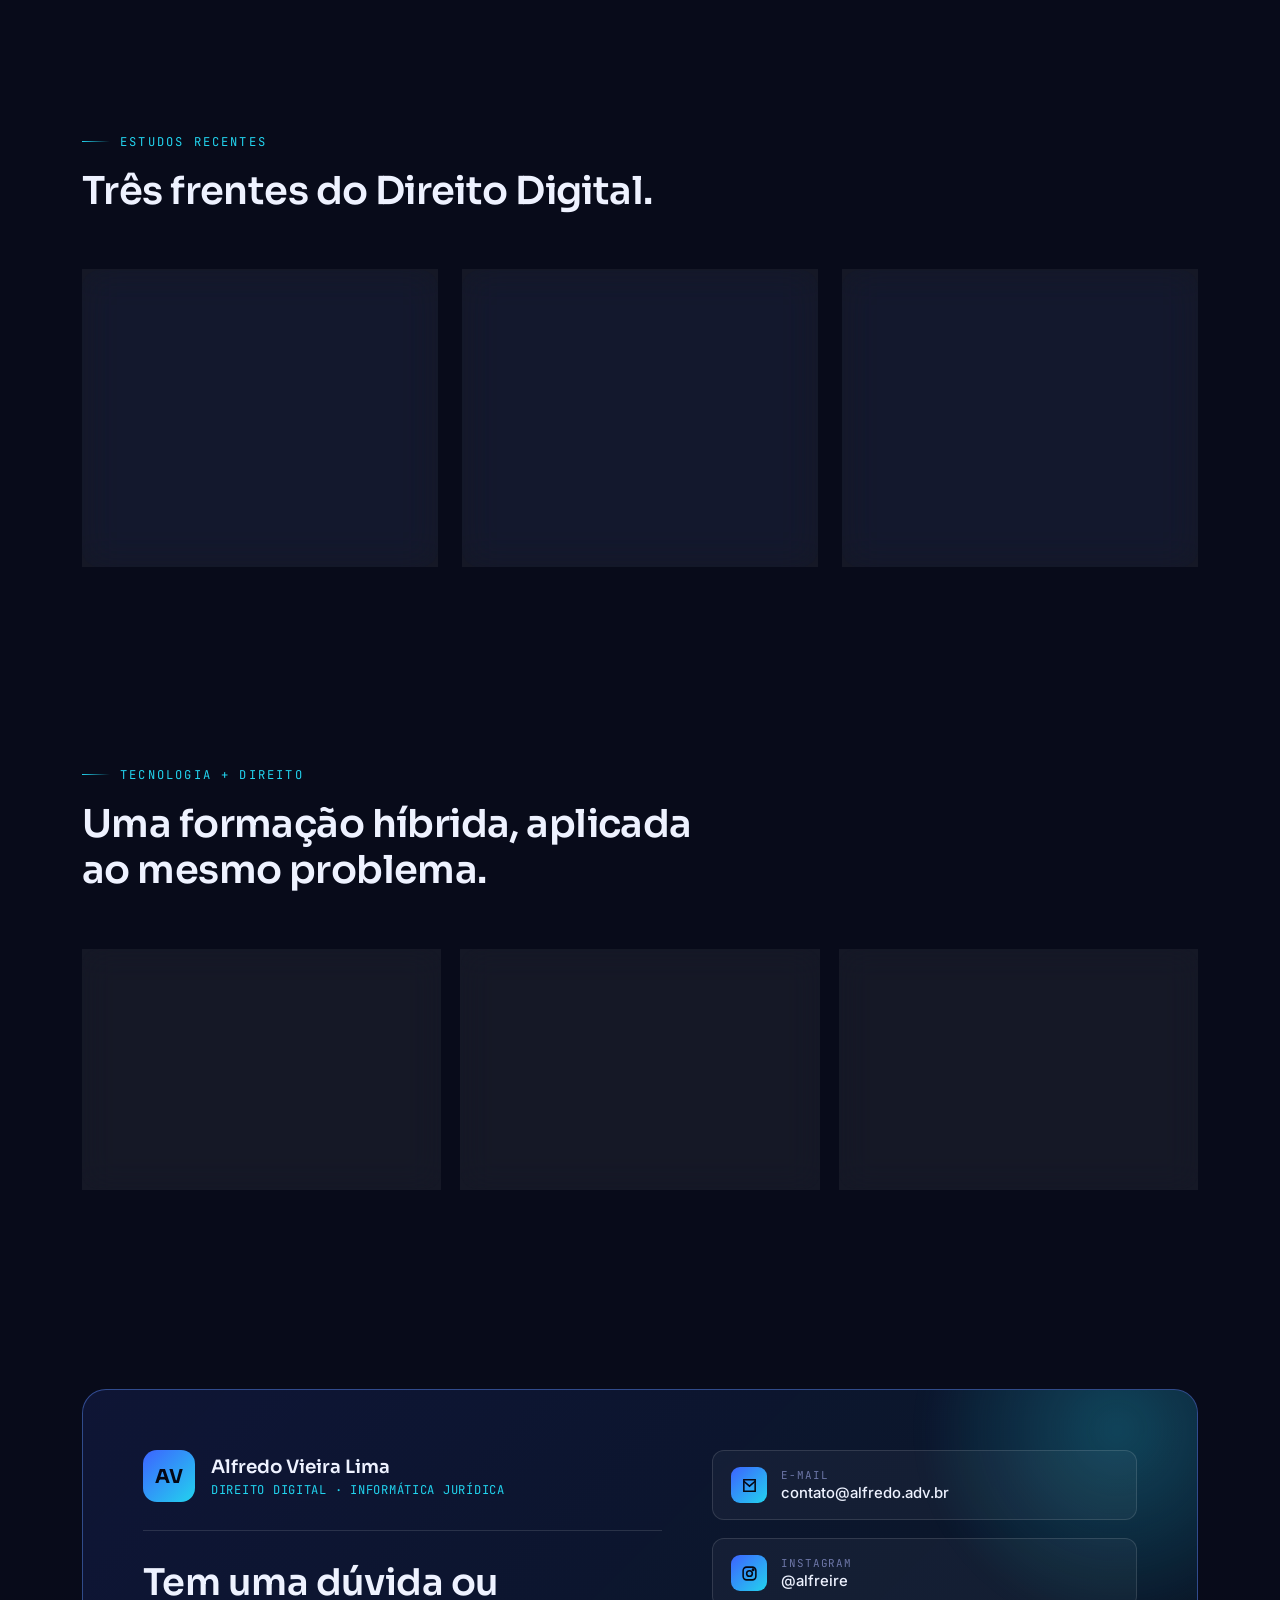
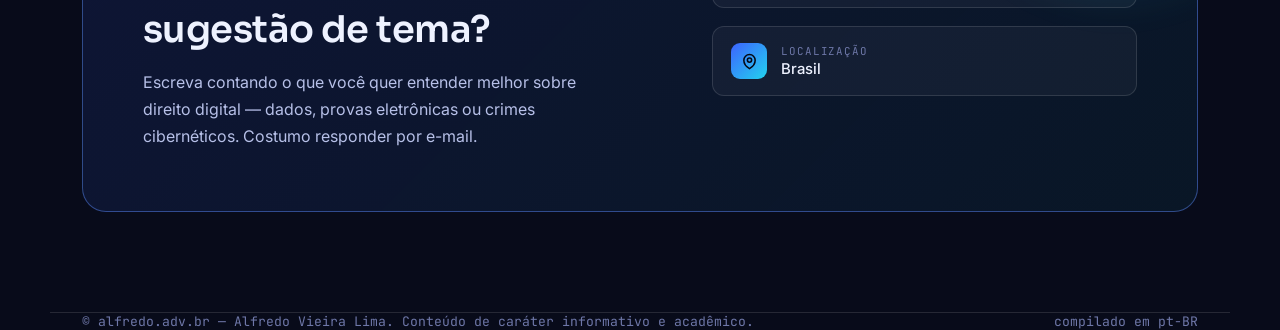
==== commit dd90b48c: "Add files via upload modelo 2" ====
--- a/index.html
+++ b/index.html
@@ -3,8 +3,8 @@
 <head>
 <meta charset="UTF-8">
 <meta name="viewport" content="width=device-width, initial-scale=1.0">
-<title>alfredo.adv.br — Direito Eletrônico &amp; Informática Jurídica</title>
-<meta name="description" content="Estudos e conteúdos sobre Direito Eletrônico e Informática Jurídica: LGPD, provas digitais e crimes cibernéticos.">
+<title>Alfredo Vieira Lima — Direito Digital & Informática Jurídica</title>
+<meta name="description" content="Alfredo Vieira Lima — estudos e conteúdos sobre Direito Digital, LGPD, provas digitais e crimes cibernéticos.">
 <link rel="preconnect" href="https://fonts.googleapis.com">
 <link rel="preconnect" href="https://fonts.gstatic.com" crossorigin>
 <link href="https://fonts.googleapis.com/css2?family=Sora:wght@300;400;500;600;700;800&family=Inter:wght@400;500;600&family=JetBrains+Mono:wght@400;500&display=swap" rel="stylesheet">
@@ -17,13 +17,13 @@
 
 <header>
   <nav class="wrap">
-    <div class="logo"><span class="dot"></span>alfredo<span style="color:var(--text-low)">.adv.br</span></div>
+    <a href="index.html" class="logo"><span class="dot"></span>alfredo<span style="color:var(--text-low)">.adv.br</span></a>
     <div class="navlinks">
-      <a href="#areas">Temas</a>
-      <a href="#sobre">Sobre</a>
-      <a href="#contato">Contato</a>
+      <a href="index.html#estudos">Estudos</a>
+      <a href="sobre.html">Sobre</a>
+      <a href="index.html#contato">Contato</a>
     </div>
-    <a href="#contato" class="nav-cta">// falar comigo</a>
+    <a href="index.html#contato" class="nav-cta">// falar comigo</a>
   </nav>
 </header>
 
@@ -33,12 +33,15 @@
   <section class="hero">
     <div class="hero-grid">
       <div>
-        <div class="eyebrow">Direito Eletrônico · Informática Jurídica</div>
+        <div class="name-block">
+          <span class="name">Alfredo Vieira Lima</span>
+          <span class="role">Direito Digital · Tecnologia · Informática Jurídica</span>
+        </div>
         <h1>Onde o <em>código</em><br>encontra o <em>direito</em>.</h1>
-        <p class="lede">Estudos e conteúdos sobre proteção de dados, provas digitais e crimes cibernéticos — escritos por alguém que também lê logs, não só petições.</p>
+        <p class="lede">Estudante de Direito e analista de sistemas, dedicado ao estudo das relações entre tecnologia, direito e evidência digital.</p>
         <div class="hero-actions">
-          <a href="#areas" class="btn-primary">Ver os temas →</a>
-          <a href="#contato" class="btn-ghost">Falar comigo</a>
+          <a href="sobre.html" class="btn-primary">Conheça meu trabalho →</a>
+          <a href="#estudos" class="btn-ghost">Ver estudos</a>
         </div>
         <div class="stats-row">
           <div class="stat"><b>03</b><span>frentes de estudo</span></div>
@@ -54,9 +57,9 @@
         </div>
         <div class="terminal-body">
 <span class="prompt">&gt;</span> whoami<br>
+<span class="law">alfredo_vieira_lima</span><br><br>
+<span class="prompt">&gt;</span> cat formacao.txt<br>
 <span class="law">estudante_direito && analista_sistemas</span><br><br>
-<span class="prompt">&gt;</span> cat status.txt<br>
-<span class="comment">// site em desenvolvimento contínuo</span><br><br>
 <span class="prompt">&gt;</span> grep -r "foco_atual" ./estudos<br>
 <span class="law">LGPD · Provas Digitais · Crimes Cibernéticos</span><br><br>
 <span class="prompt">&gt;</span> echo $MISSAO<br>
@@ -69,51 +72,83 @@
     </div>
   </section>
 
-  <!-- SOBRE -->
+  <!-- SOBRE MIM -->
   <section id="sobre">
     <div class="section-head">
-      <div class="eyebrow">Sobre</div>
+      <div class="eyebrow">Sobre mim</div>
       <h2>Direito e sistemas, na mesma prática.</h2>
     </div>
     <div class="about-grid">
       <div class="about-text">
         <p>Sou estudante de Direito e analista de sistemas. Este espaço nasceu da interseção dessas duas formações: um olhar jurídico sobre problemas que hoje nascem em ambiente digital — dados pessoais, evidências eletrônicas, fraudes e crimes praticados por meios informáticos.</p>
-        <p>O conteúdo aqui é de caráter informativo e acadêmico, reunindo estudos e anotações sobre os principais temas do Direito Eletrônico no Brasil. A ideia é simples: traduzir tecnologia para quem pensa em direito, e direito para quem pensa em sistemas.</p>
+        <p>O conteúdo aqui é de caráter informativo e acadêmico, reunindo estudos e anotações sobre os principais temas do Direito Digital no Brasil. A ideia é simples: traduzir tecnologia para quem pensa em direito, e direito para quem pensa em sistemas.</p>
+        <a href="sobre.html" class="about-more">Saiba mais sobre mim <svg viewBox="0 0 24 24" fill="none" stroke="currentColor" stroke-width="2"><path d="M5 12h14M13 6l6 6-6 6"/></svg></a>
       </div>
       <div class="meta-cards">
         <div class="meta-card"><span class="k">Formação</span><span class="v">Direito (em curso) · Análise e Desenvolvimento de Sistemas</span></div>
-        <div class="meta-card"><span class="k">Área de estudo</span><span class="v">Direito Eletrônico / Informática Jurídica</span></div>
+        <div class="meta-card"><span class="k">Área de estudo</span><span class="v">Direito Digital / Informática Jurídica</span></div>
         <div class="meta-card"><span class="k">Foco atual</span><span class="v">LGPD · Provas Digitais · Crimes Cibernéticos</span></div>
-        <div class="meta-card"><span class="k">Status do site</span><span class="v">Em desenvolvimento contínuo</span></div>
+        <div class="meta-card"><span class="k">Contato</span><span class="v">contato@alfredo.adv.br</span></div>
+      </div>
+      <div class="pill-list">
+        <span class="pill">LGPD</span>
+        <span class="pill">Provas Digitais</span>
+        <span class="pill">Crimes Cibernéticos</span>
+        <span class="pill">Informática Jurídica</span>
       </div>
     </div>
   </section>
 
-  <!-- TEMAS -->
-  <section id="areas">
+  <!-- ESTUDOS -->
+  <section id="estudos">
     <div class="section-head">
-      <div class="eyebrow">Temas abordados</div>
-      <h2>Três frentes do Direito Eletrônico.</h2>
+      <div class="eyebrow">Estudos recentes</div>
+      <h2>Três frentes do Direito Digital.</h2>
     </div>
     <div class="cards">
       <a href="lgpd.html" class="card">
-        <span class="card-id">PROCESSO Nº 001</span>
-        <h3>Proteção de Dados — LGPD</h3>
-        <p>Fundamentos da Lei nº 13.709/2018: princípios, bases legais para tratamento de dados e direitos do titular.</p>
-        <span class="go">Abrir processo <svg viewBox="0 0 24 24" fill="none" stroke="currentColor" stroke-width="2"><path d="M5 12h14M13 6l6 6-6 6"/></svg></span>
+        <span class="card-num">01</span>
+        <h3>Proteção de Dados</h3>
+        <p>LGPD e tratamento de dados pessoais: princípios, bases legais e direitos do titular na Lei nº 13.709/2018.</p>
+        <span class="go">Ler estudo <svg viewBox="0 0 24 24" fill="none" stroke="currentColor" stroke-width="2"><path d="M5 12h14M13 6l6 6-6 6"/></svg></span>
       </a>
       <a href="provas-digitais.html" class="card">
-        <span class="card-id">PROCESSO Nº 002</span>
+        <span class="card-num">02</span>
         <h3>Provas Digitais</h3>
-        <p>Como registros eletrônicos, logs e metadados ganham valor probatório — e o que garante sua validade em juízo.</p>
-        <span class="go">Abrir processo <svg viewBox="0 0 24 24" fill="none" stroke="currentColor" stroke-width="2"><path d="M5 12h14M13 6l6 6-6 6"/></svg></span>
+        <p>Logs, metadados e evidências eletrônicas: como ganham valor probatório e o que garante sua validade em juízo.</p>
+        <span class="go">Ler estudo <svg viewBox="0 0 24 24" fill="none" stroke="currentColor" stroke-width="2"><path d="M5 12h14M13 6l6 6-6 6"/></svg></span>
       </a>
       <a href="crimes-ciberneticos.html" class="card">
-        <span class="card-id">PROCESSO Nº 003</span>
+        <span class="card-num">03</span>
         <h3>Crimes Cibernéticos</h3>
-        <p>Panorama da legislação penal aplicada a invasões, fraudes eletrônicas e outros ilícitos praticados por meio digital.</p>
-        <span class="go">Abrir processo <svg viewBox="0 0 24 24" fill="none" stroke="currentColor" stroke-width="2"><path d="M5 12h14M13 6l6 6-6 6"/></svg></span>
+        <p>Direito penal aplicado ao ambiente digital: invasões, fraudes eletrônicas e outros ilícitos praticados online.</p>
+        <span class="go">Ler estudo <svg viewBox="0 0 24 24" fill="none" stroke="currentColor" stroke-width="2"><path d="M5 12h14M13 6l6 6-6 6"/></svg></span>
       </a>
+    </div>
+  </section>
+
+  <!-- TECNOLOGIA + DIREITO -->
+  <section id="hibrido">
+    <div class="section-head">
+      <div class="eyebrow">Tecnologia + Direito</div>
+      <h2>Uma formação híbrida, aplicada ao mesmo problema.</h2>
+    </div>
+    <div class="hybrid-grid">
+      <div class="hybrid-card">
+        <div class="ico-wrap"><svg viewBox="0 0 24 24" fill="none" stroke="currentColor" stroke-width="2.2"><path d="M16 18l6-6-6-6M8 6l-6 6 6 6"/></svg></div>
+        <h3>Análise de Sistemas</h3>
+        <p>Entendimento técnico de como dados trafegam, são armazenados e deixam rastros — a base de qualquer discussão jurídica séria sobre o ambiente digital.</p>
+      </div>
+      <div class="hybrid-card">
+        <div class="ico-wrap"><svg viewBox="0 0 24 24" fill="none" stroke="currentColor" stroke-width="2.2"><path d="M12 3l8 4v5c0 5-3.5 8.5-8 9-4.5-.5-8-4-8-9V7l8-4z"/></svg></div>
+        <h3>Direito Digital</h3>
+        <p>Aplicação da LGPD, do Marco Civil da Internet e do Direito Penal às situações que só existem porque a tecnologia existe.</p>
+      </div>
+      <div class="hybrid-card">
+        <div class="ico-wrap"><svg viewBox="0 0 24 24" fill="none" stroke="currentColor" stroke-width="2.2"><path d="M9 12l2 2 4-4M12 3l8 4v5c0 5-3.5 8.5-8 9-4.5-.5-8-4-8-9V7l8-4z"/></svg></div>
+        <h3>Evidência Digital</h3>
+        <p>A ponte entre as duas formações: transformar um log, um metadado ou um registro eletrônico em algo que resiste a um contraditório.</p>
+      </div>
     </div>
   </section>
 
@@ -122,6 +157,13 @@
     <div class="contact-panel">
       <div class="contact-grid">
         <div>
+          <div class="contact-id">
+            <div class="contact-avatar">AV</div>
+            <div>
+              <span class="cn">Alfredo Vieira Lima</span>
+              <span class="cr">Direito Digital · Informática Jurídica</span>
+            </div>
+          </div>
           <h2>Tem uma dúvida ou<br>sugestão de tema?</h2>
           <p>Escreva contando o que você quer entender melhor sobre direito digital — dados, provas eletrônicas ou crimes cibernéticos. Costumo responder por e-mail.</p>
         </div>
@@ -147,8 +189,8 @@
 
 <footer class="wrap">
   <div class="footer-row">
-    <p>© alfredo.adv.br — conteúdo de caráter informativo e acadêmico.</p>
-    <p>compilado em pt-BR // status: online</p>
+    <p>© alfredo.adv.br — Alfredo Vieira Lima. Conteúdo de caráter informativo e acadêmico.</p>
+    <p>compilado em pt-BR</p>
   </div>
 </footer>
 
--- a/styles.css
+++ b/styles.css
@@ -277,3 +277,95 @@
   @media (max-width:920px){
     .info-strip{grid-template-columns:1fr;}
   }
+
+  /* ===== IDENTIDADE PESSOAL / V2 ===== */
+  .name-block{margin-bottom:20px;}
+  .name-block .name{
+    font-family:var(--serif); font-weight:700; font-size:clamp(1.5rem,2.6vw,2rem);
+    letter-spacing:-0.01em; color:var(--text-hi); display:block; margin-bottom:8px;
+  }
+  .name-block .role{
+    font-family:var(--mono); font-size:0.78rem; letter-spacing:0.1em; text-transform:uppercase;
+    color:var(--blue-cyan);
+  }
+
+  .pill-list{display:flex; flex-wrap:wrap; gap:10px; margin-top:24px;}
+  .pill{
+    font-family:var(--mono); font-size:0.78rem; color:var(--text-mid); padding:8px 16px;
+    border:1px solid var(--glass-border); border-radius:999px; background:var(--glass);
+    backdrop-filter:blur(10px); transition:all .2s;
+  }
+  .pill:hover{border-color:var(--glass-border-hi); color:var(--text-hi);}
+
+  .about-more{
+    margin-top:26px; font-family:var(--mono); font-size:0.85rem; color:var(--blue-cyan);
+    display:inline-flex; align-items:center; gap:8px; transition:gap .2s;
+  }
+  .about-more:hover{gap:12px;}
+  .about-more svg{width:14px; height:14px;}
+
+  .card-num{
+    font-family:var(--mono); font-size:1.6rem; font-weight:500; color:var(--blue-cyan);
+    letter-spacing:0; margin-bottom:16px; display:block; position:relative;
+    opacity:0.85;
+  }
+
+  /* Tecnologia + Direito */
+  .hybrid-grid{display:grid; grid-template-columns:repeat(3,1fr); gap:20px;}
+  .hybrid-card{
+    background:var(--glass); border:1px solid var(--glass-border); border-radius:16px; padding:28px 24px;
+    backdrop-filter:blur(16px); position:relative; overflow:hidden;
+  }
+  .hybrid-card .ico-wrap{
+    width:42px; height:42px; border-radius:11px; display:flex; align-items:center; justify-content:center;
+    background:linear-gradient(135deg, var(--blue-electric), var(--blue-cyan)); margin-bottom:18px;
+  }
+  .hybrid-card .ico-wrap svg{width:20px; height:20px; color:#050814;}
+  .hybrid-card h3{font-family:var(--serif); font-weight:600; font-size:1.08rem; margin-bottom:10px;}
+  .hybrid-card p{font-size:0.88rem; color:var(--text-mid); line-height:1.6;}
+
+  /* Contato profissional */
+  .contact-id{
+    display:flex; align-items:center; gap:16px; margin-bottom:28px; padding-bottom:28px;
+    border-bottom:1px solid var(--glass-border);
+  }
+  .contact-avatar{
+    width:52px; height:52px; border-radius:14px; flex-shrink:0;
+    background:linear-gradient(135deg, var(--blue-electric), var(--blue-cyan));
+    display:flex; align-items:center; justify-content:center;
+    font-family:var(--serif); font-weight:700; font-size:1.2rem; color:#050814;
+  }
+  .contact-id .cn{font-family:var(--serif); font-weight:600; font-size:1.15rem; color:var(--text-hi); display:block;}
+  .contact-id .cr{font-family:var(--mono); font-size:0.76rem; color:var(--blue-cyan); text-transform:uppercase; letter-spacing:0.06em;}
+
+  @media (max-width:920px){
+    .hybrid-grid{grid-template-columns:1fr;}
+  }
+
+  /* ===== PÁGINA SOBRE ===== */
+  .sobre-hero{padding:80px 0 60px;}
+  .sobre-hero .name-block .name{font-size:clamp(2rem,4vw,2.8rem);}
+  .sobre-hero .lede{font-size:1.08rem; color:var(--text-mid); max-width:600px; line-height:1.7; margin-top:20px;}
+
+  .timeline{display:flex; flex-direction:column; gap:0; margin-top:20px;}
+  .timeline-item{
+    display:grid; grid-template-columns:130px 1fr; gap:24px; padding:26px 0;
+    border-bottom:1px solid var(--glass-border);
+  }
+  .timeline-item:first-child{padding-top:0;}
+  .timeline-item .ty{font-family:var(--mono); font-size:0.82rem; color:var(--blue-cyan); padding-top:2px;}
+  .timeline-item h3{font-family:var(--serif); font-weight:600; font-size:1.1rem; margin-bottom:8px;}
+  .timeline-item p{color:var(--text-mid); font-size:0.94rem; line-height:1.7;}
+
+  .values-grid{display:grid; grid-template-columns:repeat(2,1fr); gap:16px; margin-top:20px;}
+  .value-card{
+    background:var(--glass); border:1px solid var(--glass-border); border-radius:14px; padding:22px;
+    backdrop-filter:blur(14px);
+  }
+  .value-card .vn{font-family:var(--mono); font-size:0.72rem; color:var(--blue-cyan); text-transform:uppercase; letter-spacing:0.08em; display:block; margin-bottom:8px;}
+  .value-card p{font-size:0.92rem; color:var(--text-mid); line-height:1.6;}
+
+  @media (max-width:640px){
+    .timeline-item{grid-template-columns:1fr;}
+    .values-grid{grid-template-columns:1fr;}
+  }
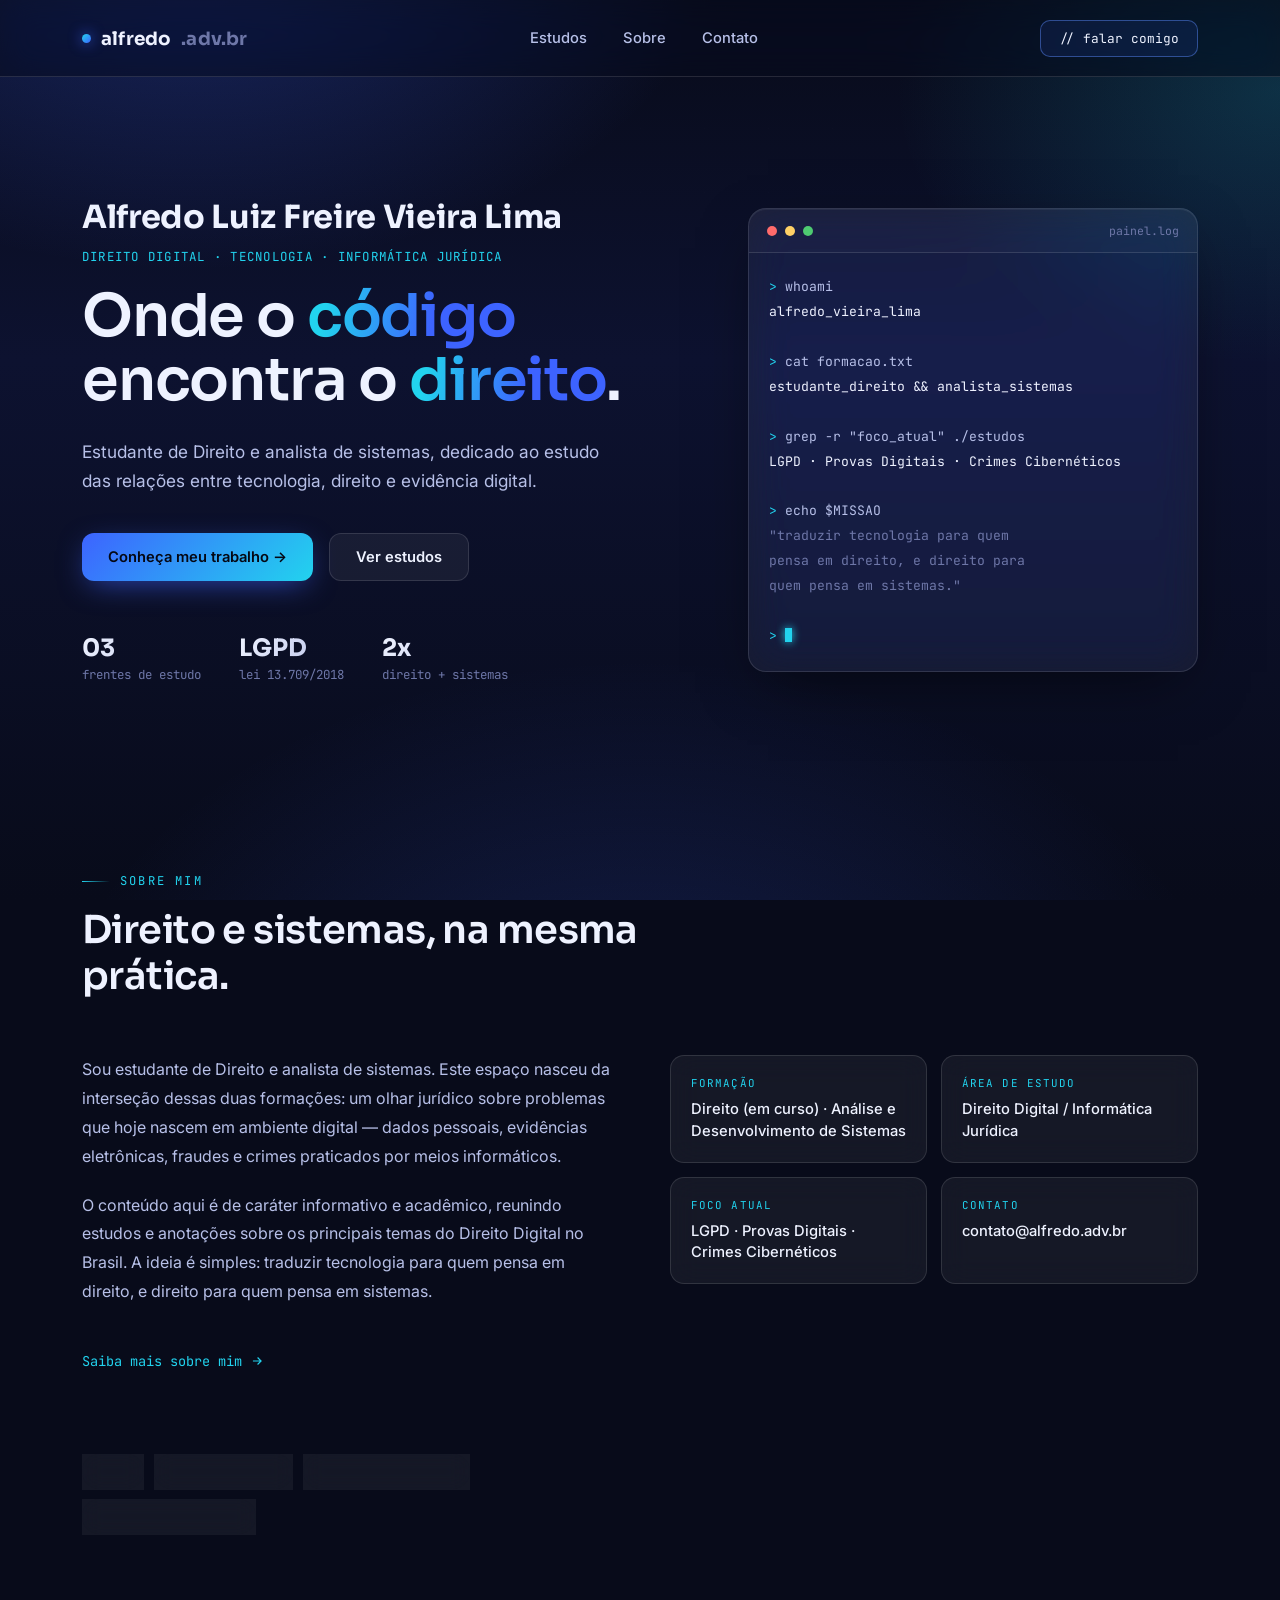
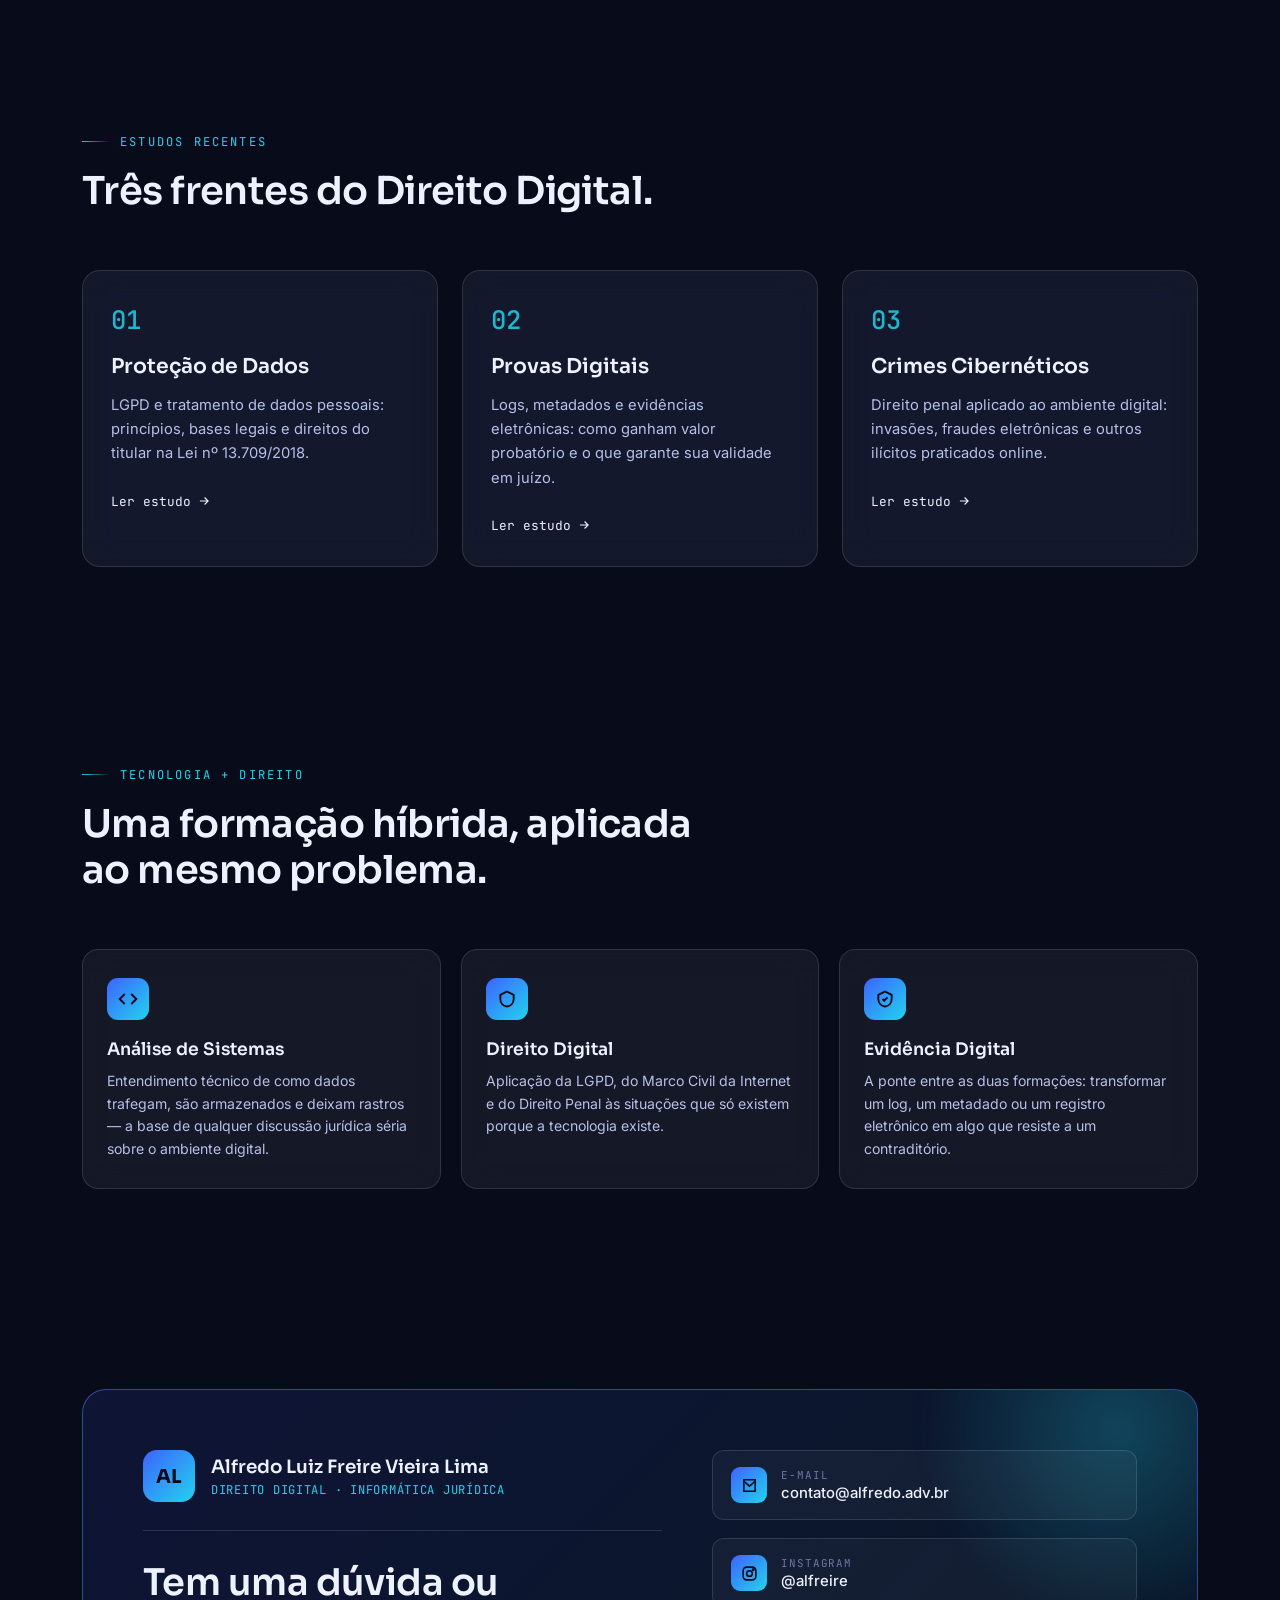
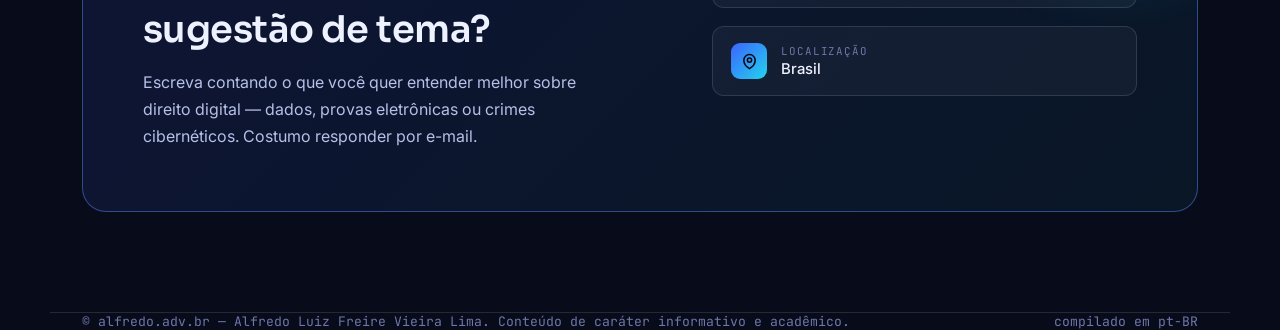
==== commit 8633e5bb: "Add files via upload" ====
--- a/index.html
+++ b/index.html
@@ -3,8 +3,8 @@
 <head>
 <meta charset="UTF-8">
 <meta name="viewport" content="width=device-width, initial-scale=1.0">
-<title>Alfredo Vieira Lima — Direito Digital & Informática Jurídica</title>
-<meta name="description" content="Alfredo Vieira Lima — estudos e conteúdos sobre Direito Digital, LGPD, provas digitais e crimes cibernéticos.">
+<title>Alfredo Luiz Freire Vieira Lima — Direito Digital & Informática Jurídica</title>
+<meta name="description" content="Alfredo Luiz Freire Vieira Lima — estudos e conteúdos sobre Direito Digital, LGPD, provas digitais e crimes cibernéticos.">
 <link rel="preconnect" href="https://fonts.googleapis.com">
 <link rel="preconnect" href="https://fonts.gstatic.com" crossorigin>
 <link href="https://fonts.googleapis.com/css2?family=Sora:wght@300;400;500;600;700;800&family=Inter:wght@400;500;600&family=JetBrains+Mono:wght@400;500&display=swap" rel="stylesheet">
@@ -34,7 +34,7 @@
     <div class="hero-grid">
       <div>
         <div class="name-block">
-          <span class="name">Alfredo Vieira Lima</span>
+          <span class="name">Alfredo Luiz Freire Vieira Lima</span>
           <span class="role">Direito Digital · Tecnologia · Informática Jurídica</span>
         </div>
         <h1>Onde o <em>código</em><br>encontra o <em>direito</em>.</h1>
@@ -158,9 +158,9 @@
       <div class="contact-grid">
         <div>
           <div class="contact-id">
-            <div class="contact-avatar">AV</div>
+            <div class="contact-avatar">AL</div>
             <div>
-              <span class="cn">Alfredo Vieira Lima</span>
+              <span class="cn">Alfredo Luiz Freire Vieira Lima</span>
               <span class="cr">Direito Digital · Informática Jurídica</span>
             </div>
           </div>
@@ -189,7 +189,7 @@
 
 <footer class="wrap">
   <div class="footer-row">
-    <p>© alfredo.adv.br — Alfredo Vieira Lima. Conteúdo de caráter informativo e acadêmico.</p>
+    <p>© alfredo.adv.br — Alfredo Luiz Freire Vieira Lima. Conteúdo de caráter informativo e acadêmico.</p>
     <p>compilado em pt-BR</p>
   </div>
 </footer>
